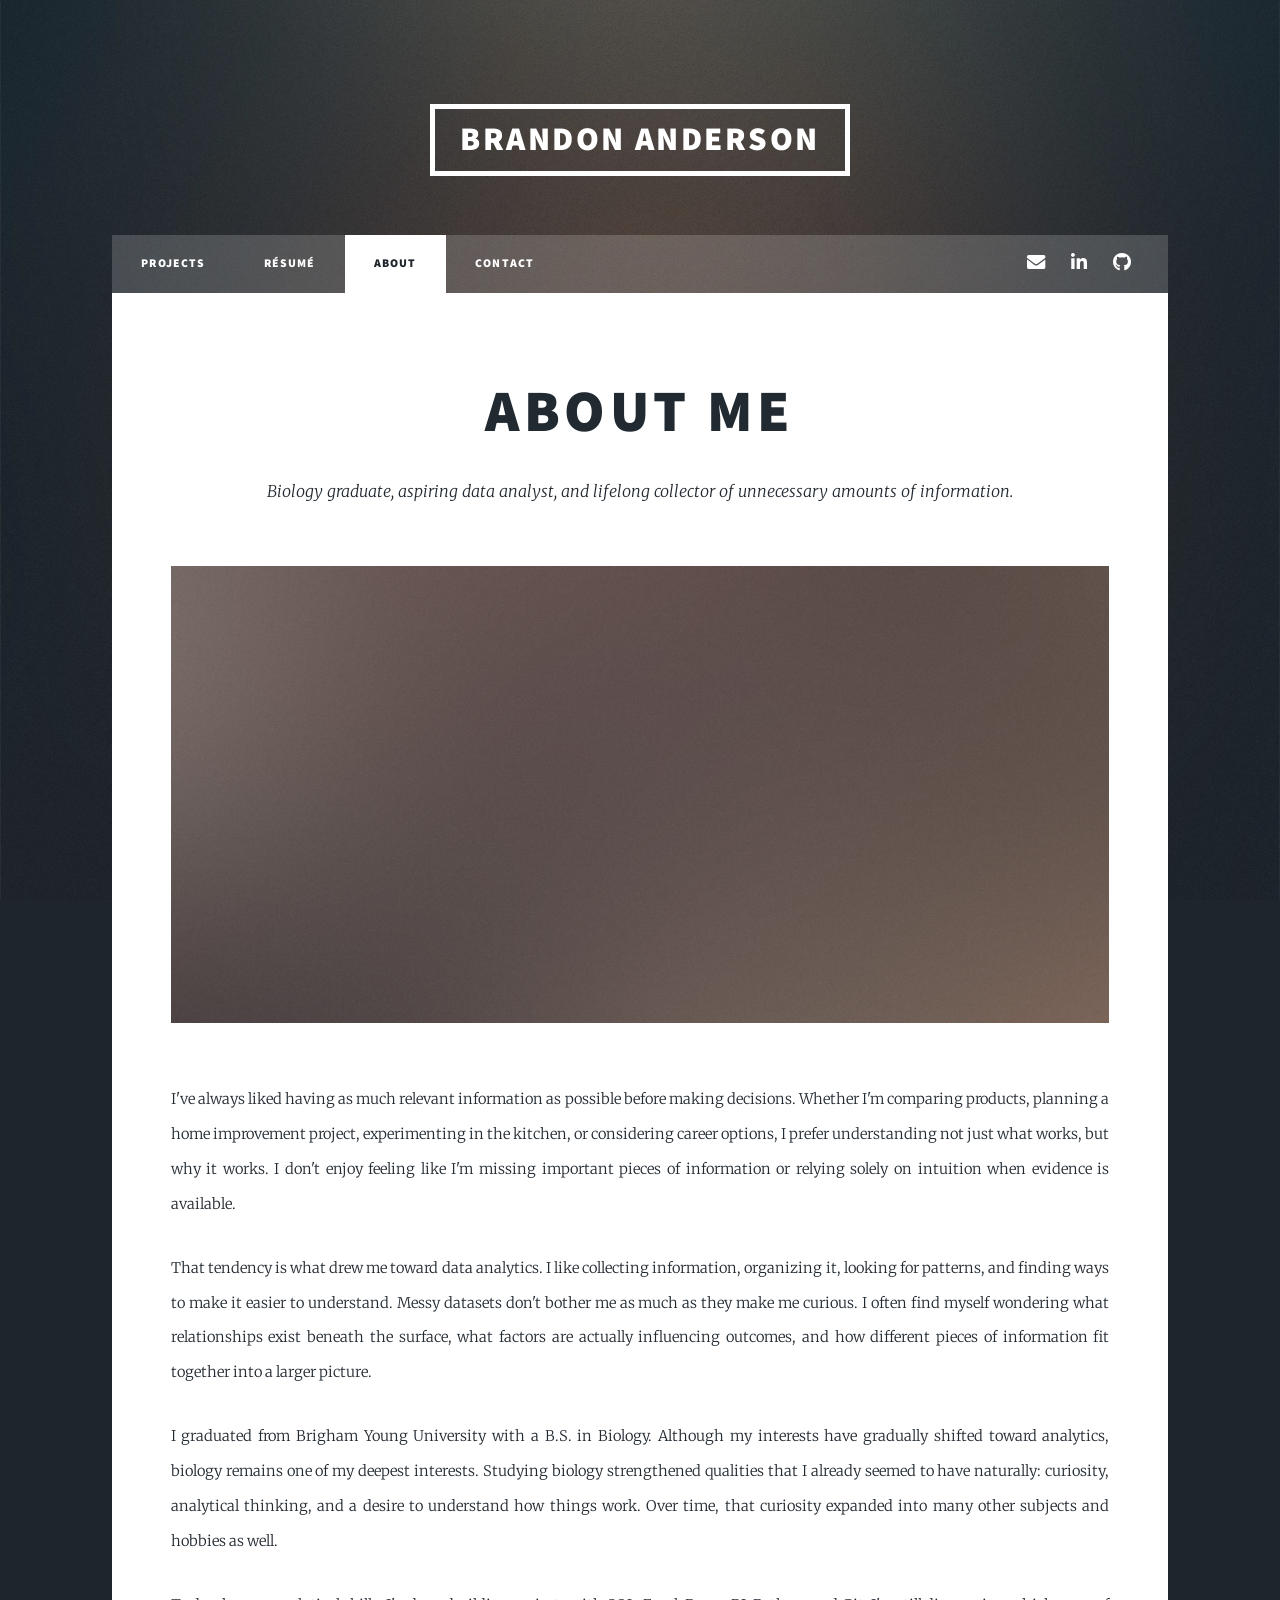
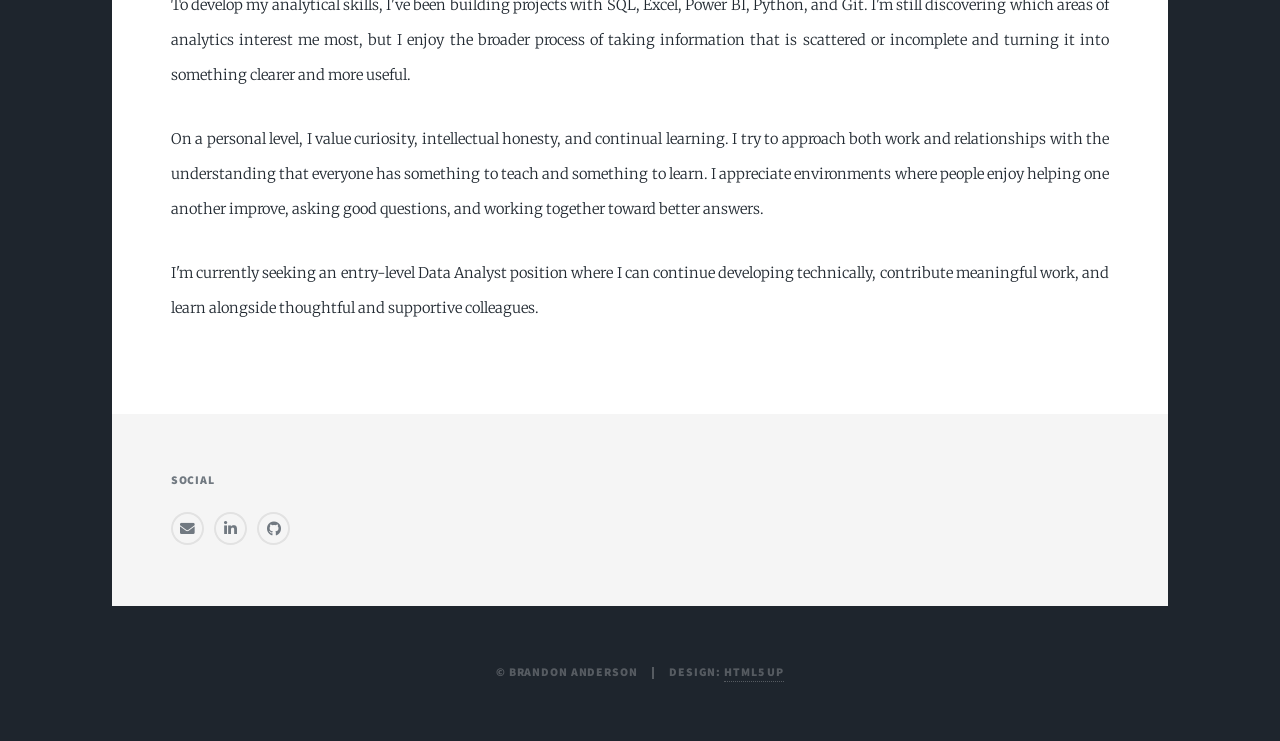
==== about.html @ 1acf7ca3 "Change repository structure" ====
<!DOCTYPE HTML>
<html>
	<head>
		<title>Generic Page - Massively by HTML5 UP</title>
		<meta charset="utf-8" />
		<meta name="viewport" content="width=device-width, initial-scale=1, user-scalable=no" />
		<link rel="stylesheet" href="assets/css/main.css" />
		<noscript><link rel="stylesheet" href="assets/css/noscript.css" /></noscript>
	</head>
	<body class="is-preload">

		<!-- Wrapper -->
			<div id="wrapper">

				<!-- Header -->
					<header id="header">
						<a href="index.html" class="logo">Brandon Anderson</a>
					</header>

				<!-- Nav -->
					<nav id="nav">
						<ul class="links">
							<li><a href="index.html">Projects</a></li>
							<li><a href="resume.html" target="_blank">Résumé</a></li>
							<li class="active"><a href="about.html">About</a></li>
							<li><a href="contact.html">Contact</a></li>
						</ul>
						<ul class="icons">
							<li>
								<a href="mailto:&#098;&#114;&#097;&#110;&#100;&#101;&#114;&#115;&#111;&#110;&#046;&#097;&#110;&#100;&#101;&#114;&#115;&#111;&#110;&#046;&#099;&#097;&#114;&#101;&#101;&#114;&#064;&#103;&#109;&#097;&#105;&#108;&#046;&#099;&#111;&#109;" class="icon solid fa-envelope">
									<span class="label">Email</span>
								</a>
							</li>
							<li>
								<a href="https://www.linkedin.com/in/brandonranderson" class="icon brands fa-linkedin-in" target="_blank">
									<span class="label">LinkedIn</span>
								</a>
							</li>

							<li>
								<a href="https://github.com/brandon-r-anderson" class="icon brands fa-github" target="_blank">
									<span class="label">GitHub</span>
								</a>
							</li>
						</ul>
					</nav>

				<!-- Main -->
					<div id="main">

						<!-- Post -->
							<section class="post">
								<header class="major">
									<!-- <span class="date">April 25, 2017</span> -->
									<h1>About Me</h1>
									<p>Biology graduate, aspiring data analyst, and lifelong collector of unnecessary amounts of information.</p>
								</header>
								<div class="image main"><img src="images/pic01.jpg" alt="" /></div>
								<p>I've always liked having as much relevant information as possible before making decisions. Whether I'm comparing products, planning a home improvement project, experimenting in the kitchen, or considering career options, I prefer understanding not just what works, but why it works. I don't enjoy feeling like I'm missing important pieces of information or relying solely on intuition when evidence is available.</p>
								<p>That tendency is what drew me toward data analytics. I like collecting information, organizing it, looking for patterns, and finding ways to make it easier to understand. Messy datasets don't bother me as much as they make me curious. I often find myself wondering what relationships exist beneath the surface, what factors are actually influencing outcomes, and how different pieces of information fit together into a larger picture.</p>
								<p>I graduated from Brigham Young University with a B.S. in Biology. Although my interests have gradually shifted toward analytics, biology remains one of my deepest interests. Studying biology strengthened qualities that I already seemed to have naturally: curiosity, analytical thinking, and a desire to understand how things work. Over time, that curiosity expanded into many other subjects and hobbies as well.</p>
								<p>To develop my analytical skills, I've been building projects with SQL, Excel, Power BI, Python, and Git. I'm still discovering which areas of analytics interest me most, but I enjoy the broader process of taking information that is scattered or incomplete and turning it into something clearer and more useful. </p>
								<p>On a personal level, I value curiosity, intellectual honesty, and continual learning. I try to approach both work and relationships with the understanding that everyone has something to teach and something to learn. I appreciate environments where people enjoy helping one another improve, asking good questions, and working together toward better answers.</p>
								<p>I'm currently seeking an entry-level Data Analyst position where I can continue developing technically, contribute meaningful work, and learn alongside thoughtful and supportive colleagues.</p>
							</section>

					</div>

				<!-- Footer -->
					<footer id="footer">
						<section>
								<h3>Social</h3>
								<ul class="icons alt">
									<li>
										<a href="mailto:mailto:&#098;&#114;&#097;&#110;&#100;&#101;&#114;&#115;&#111;&#110;&#046;&#097;&#110;&#100;&#101;&#114;&#115;&#111;&#110;&#046;&#099;&#097;&#114;&#101;&#101;&#114;&#064;&#103;&#109;&#097;&#105;&#108;&#046;&#099;&#111;&#109;" class="icon solid fa-envelope">
											<span class="label">Email</span>
										</a>
									</li>
									<li>
										<a href="https://www.linkedin.com/in/brandonranderson" 
											class="icon brands fa-linkedin-in" 
											target="_blank">
											<span class="label">LinkedIn</span>
										</a>
									</li>									
									<li>
										<a href="https://github.com/brandon-r-anderson" 
											class="icon brands alt fa-github" 
											target="_blank">
											<span class="label">GitHub</span>
										</a>
									</li>
								</ul>
							</section>
						</section>
					</footer>

				<!-- Copyright -->
					<div id="copyright">
						<ul><li>&copy; Brandon Anderson</li><li>Design: <a href="https://html5up.net" target="_blank">HTML5 UP</a></li></ul>
					</div>

			</div>

		<!-- Scripts -->
			<script src="assets/js/jquery.min.js"></script>
			<script src="assets/js/jquery.scrollex.min.js"></script>
			<script src="assets/js/jquery.scrolly.min.js"></script>
			<script src="assets/js/browser.min.js"></script>
			<script src="assets/js/breakpoints.min.js"></script>
			<script src="assets/js/util.js"></script>
			<script src="assets/js/main.js"></script>

	</body>
</html>
---- assets/css/main.css ----
@import url(fontawesome-all.min.css);
@import url("https://fonts.googleapis.com/css?family=Merriweather:300,700,300italic,700italic|Source+Sans+Pro:900");

/*
	Massively by HTML5 UP
	html5up.net | @ajlkn
	Free for personal and commercial use under the CCA 3.0 license (html5up.net/license)
*/

html, body, div, span, applet, object,
iframe, h1, h2, h3, h4, h5, h6, p, blockquote,
pre, a, abbr, acronym, address, big, cite,
code, del, dfn, em, img, ins, kbd, q, s, samp,
small, strike, strong, sub, sup, tt, var, b,
u, i, center, dl, dt, dd, ol, ul, li, fieldset,
form, label, legend, table, caption, tbody,
tfoot, thead, tr, th, td, article, aside,
canvas, details, embed, figure, figcaption,
footer, header, hgroup, menu, nav, output, ruby,
section, summary, time, mark, audio, video {
	margin: 0;
	padding: 0;
	border: 0;
	font-size: 100%;
	font: inherit;
	vertical-align: baseline;}

article, aside, details, figcaption, figure,
footer, header, hgroup, menu, nav, section {
	display: block;}

body {
	line-height: 1;
}

ol, ul {
	list-style: none;
}

blockquote, q {
	quotes: none;
}

	blockquote:before, blockquote:after, q:before, q:after {
		content: '';
		content: none;
	}

table {
	border-collapse: collapse;
	border-spacing: 0;
}

body {
	-webkit-text-size-adjust: none;
}

mark {
	background-color: transparent;
	color: inherit;
}

input::-moz-focus-inner {
	border: 0;
	padding: 0;
}

input, select, textarea {
	-moz-appearance: none;
	-webkit-appearance: none;
	-ms-appearance: none;
	appearance: none;
}

/* Basic */

	@-ms-viewport {
		width: device-width;
	}

	body {
		-ms-overflow-style: scrollbar;
	}

	@media screen and (max-width: 480px) {

		html, body {
			min-width: 320px;
		}

	}

	html {
		box-sizing: border-box;
	}

	*, *:before, *:after {
		box-sizing: inherit;
	}

	body {
		background-color: #1e252d;
	}

		body.is-preload *, body.is-preload *:before, body.is-preload *:after {
			-moz-animation: none !important;
			-webkit-animation: none !important;
			-ms-animation: none !important;
			animation: none !important;
			-moz-transition: none !important;
			-webkit-transition: none !important;
			-ms-transition: none !important;
			transition: none !important;
		}

/* Type */

	html {
		font-size: 16pt;
	}

		@media screen and (max-width: 1680px) {

			html {
				font-size: 12pt;
			}

		}

		@media screen and (max-width: 1280px) {

			html {
				font-size: 11pt;
			}

		}

		@media screen and (max-width: 360px) {

			html {
				font-size: 10pt;
			}

		}

	body {
		color: #212931;
	}

	body, input, select, textarea {
		font-family: "Merriweather", Georgia, serif;
		font-weight: 300;
		font-size: 1rem;
		line-height: 2.375;
	}

	a {
		-moz-transition: color 0.2s ease-in-out, background-color 0.2s ease-in-out, border-color 0.2s ease-in-out, box-shadow 0.2s ease-in-out;
		-webkit-transition: color 0.2s ease-in-out, background-color 0.2s ease-in-out, border-color 0.2s ease-in-out, box-shadow 0.2s ease-in-out;
		-ms-transition: color 0.2s ease-in-out, background-color 0.2s ease-in-out, border-color 0.2s ease-in-out, box-shadow 0.2s ease-in-out;
		transition: color 0.2s ease-in-out, background-color 0.2s ease-in-out, border-color 0.2s ease-in-out, box-shadow 0.2s ease-in-out;
		border-bottom: dotted 1px;
		text-decoration: none;
	}

		a:hover {
			border-bottom-color: transparent;
		}

	strong, b {
		font-weight: 600;
	}

	em, i {
		font-style: italic;
	}

	p {
		text-align: justify;
		margin: 0 0 2rem 0;
	}

	h1, h2, h3, h4, h5, h6 {
		font-family: "Source Sans Pro", Helvetica, sans-serif;
		font-weight: 900;
		line-height: 1.5;
		letter-spacing: 0.075em;
		text-transform: uppercase;
		margin: 0 0 1rem 0;
	}

		h1 a, h2 a, h3 a, h4 a, h5 a, h6 a {
			border-bottom: 0;
			color: inherit;
			text-decoration: none;
		}

	h1 {
		font-size: 4rem;
		line-height: 1.1;
		margin: 0 0 2rem 0;
	}

	h2 {
		font-size: 1.75rem;
		line-height: 1.3;
		margin: 0 0 1.5rem 0;
	}

	h3 {
		font-size: 1.25rem;
		margin: 0 0 1.5rem 0;
	}

	h4 {
		font-size: 1rem;
	}

	h5 {
		font-size: 0.9rem;
	}

	h6 {
		font-size: 0.8rem;
	}

	sub {
		font-size: 0.8rem;
		position: relative;
		top: 0.5rem;
	}

	sup {
		font-size: 0.8rem;
		position: relative;
		top: -0.5rem;
	}

	blockquote {
		border-left: solid 4px;
		font-style: italic;
		margin: 0 0 2rem 0;
		padding: 0.5rem 0 0.5rem 2rem;
	}

	code {
		border: solid 2px;
		font-family: "Courier New", monospace;
		font-size: 0.9rem;
		margin: 0 0.25rem;
		padding: 0.25rem 0.65rem;
	}

	pre {
		-webkit-overflow-scrolling: touch;
		font-family: "Courier New", monospace;
		font-size: 0.9rem;
		margin: 0 0 2rem 0;
	}

		pre code {
			display: block;
			line-height: 1.75;
			padding: 1rem 1.5rem;
			overflow-x: auto;
		}

	hr {
		border: 0;
		border-bottom: solid 2px;
		margin: 3rem 0;
	}

		hr.major {
			margin: 5rem 0;
		}

	.align-left {
		text-align: left;
	}

	.align-center {
		text-align: center;
	}

	.align-right {
		text-align: right;
	}

	input, select, textarea {
		color: #212931;
	}

	a {
		color: #212931;
		border-bottom-color: rgba(33, 41, 49, 0.5);
	}

		a:hover {
			border-bottom-color: transparent;
			color: #18bfef !important;
		}

	strong, b {
		color: #212931;
	}

	h1, h2, h3, h4, h5, h6 {
		color: #212931;
	}

	blockquote {
		border-left-color: #eeeeee;
	}

	code {
		background: rgba(220, 220, 220, 0.25);
		border-color: #eeeeee;
	}

	hr {
		border-bottom-color: #eeeeee;
	}

/* Row */

	.row {
		display: flex;
		flex-wrap: wrap;
		box-sizing: border-box;
		align-items: stretch;
	}

		.row > * {
			box-sizing: border-box;
		}

		.row.gtr-uniform > * > :last-child {
			margin-bottom: 0;
		}

		.row.aln-left {
			justify-content: flex-start;
		}

		.row.aln-center {
			justify-content: center;
		}

		.row.aln-right {
			justify-content: flex-end;
		}

		.row.aln-top {
			align-items: flex-start;
		}

		.row.aln-middle {
			align-items: center;
		}

		.row.aln-bottom {
			align-items: flex-end;
		}

		.row > .imp {
			order: -1;
		}

		.row > .col-1 {
			width: 8.33333%;
		}

		.row > .off-1 {
			margin-left: 8.33333%;
		}

		.row > .col-2 {
			width: 16.66667%;
		}

		.row > .off-2 {
			margin-left: 16.66667%;
		}

		.row > .col-3 {
			width: 25%;
		}

		.row > .off-3 {
			margin-left: 25%;
		}

		.row > .col-4 {
			width: 33.33333%;
		}

		.row > .off-4 {
			margin-left: 33.33333%;
		}

		.row > .col-5 {
			width: 41.66667%;
		}

		.row > .off-5 {
			margin-left: 41.66667%;
		}

		.row > .col-6 {
			width: 50%;
		}

		.row > .off-6 {
			margin-left: 50%;
		}

		.row > .col-7 {
			width: 58.33333%;
		}

		.row > .off-7 {
			margin-left: 58.33333%;
		}

		.row > .col-8 {
			width: 66.66667%;
		}

		.row > .off-8 {
			margin-left: 66.66667%;
		}

		.row > .col-9 {
			width: 75%;
		}

		.row > .off-9 {
			margin-left: 75%;
		}

		.row > .col-10 {
			width: 83.33333%;
		}

		.row > .off-10 {
			margin-left: 83.33333%;
		}

		.row > .col-11 {
			width: 91.66667%;
		}

		.row > .off-11 {
			margin-left: 91.66667%;
		}

		.row > .col-12 {
			width: 100%;
		}

		.row > .off-12 {
			margin-left: 100%;
		}

		.row.gtr-0 {
			margin-top: 0;
			margin-left: 0rem;
		}

			.row.gtr-0 > * {
				padding: 0 0 0 0rem;
			}

			.row.gtr-0.gtr-uniform {
				margin-top: 0rem;
			}

				.row.gtr-0.gtr-uniform > * {
					padding-top: 0rem;
				}

		.row.gtr-25 {
			margin-top: 0;
			margin-left: -0.375rem;
		}

			.row.gtr-25 > * {
				padding: 0 0 0 0.375rem;
			}

			.row.gtr-25.gtr-uniform {
				margin-top: -0.375rem;
			}

				.row.gtr-25.gtr-uniform > * {
					padding-top: 0.375rem;
				}

		.row.gtr-50 {
			margin-top: 0;
			margin-left: -0.75rem;
		}

			.row.gtr-50 > * {
				padding: 0 0 0 0.75rem;
			}

			.row.gtr-50.gtr-uniform {
				margin-top: -0.75rem;
			}

				.row.gtr-50.gtr-uniform > * {
					padding-top: 0.75rem;
				}

		.row {
			margin-top: 0;
			margin-left: -1.5rem;
		}

			.row > * {
				padding: 0 0 0 1.5rem;
			}

			.row.gtr-uniform {
				margin-top: -1.5rem;
			}

				.row.gtr-uniform > * {
					padding-top: 1.5rem;
				}

		.row.gtr-150 {
			margin-top: 0;
			margin-left: -2.25rem;
		}

			.row.gtr-150 > * {
				padding: 0 0 0 2.25rem;
			}

			.row.gtr-150.gtr-uniform {
				margin-top: -2.25rem;
			}

				.row.gtr-150.gtr-uniform > * {
					padding-top: 2.25rem;
				}

		.row.gtr-200 {
			margin-top: 0;
			margin-left: -3rem;
		}

			.row.gtr-200 > * {
				padding: 0 0 0 3rem;
			}

			.row.gtr-200.gtr-uniform {
				margin-top: -3rem;
			}

				.row.gtr-200.gtr-uniform > * {
					padding-top: 3rem;
				}

		@media screen and (max-width: 1680px) {

			.row {
				display: flex;
				flex-wrap: wrap;
				box-sizing: border-box;
				align-items: stretch;
			}

				.row > * {
					box-sizing: border-box;
				}

				.row.gtr-uniform > * > :last-child {
					margin-bottom: 0;
				}

				.row.aln-left {
					justify-content: flex-start;
				}

				.row.aln-center {
					justify-content: center;
				}

				.row.aln-right {
					justify-content: flex-end;
				}

				.row.aln-top {
					align-items: flex-start;
				}

				.row.aln-middle {
					align-items: center;
				}

				.row.aln-bottom {
					align-items: flex-end;
				}

				.row > .imp-xlarge {
					order: -1;
				}

				.row > .col-1-xlarge {
					width: 8.33333%;
				}

				.row > .off-1-xlarge {
					margin-left: 8.33333%;
				}

				.row > .col-2-xlarge {
					width: 16.66667%;
				}

				.row > .off-2-xlarge {
					margin-left: 16.66667%;
				}

				.row > .col-3-xlarge {
					width: 25%;
				}

				.row > .off-3-xlarge {
					margin-left: 25%;
				}

				.row > .col-4-xlarge {
					width: 33.33333%;
				}

				.row > .off-4-xlarge {
					margin-left: 33.33333%;
				}

				.row > .col-5-xlarge {
					width: 41.66667%;
				}

				.row > .off-5-xlarge {
					margin-left: 41.66667%;
				}

				.row > .col-6-xlarge {
					width: 50%;
				}

				.row > .off-6-xlarge {
					margin-left: 50%;
				}

				.row > .col-7-xlarge {
					width: 58.33333%;
				}

				.row > .off-7-xlarge {
					margin-left: 58.33333%;
				}

				.row > .col-8-xlarge {
					width: 66.66667%;
				}

				.row > .off-8-xlarge {
					margin-left: 66.66667%;
				}

				.row > .col-9-xlarge {
					width: 75%;
				}

				.row > .off-9-xlarge {
					margin-left: 75%;
				}

				.row > .col-10-xlarge {
					width: 83.33333%;
				}

				.row > .off-10-xlarge {
					margin-left: 83.33333%;
				}

				.row > .col-11-xlarge {
					width: 91.66667%;
				}

				.row > .off-11-xlarge {
					margin-left: 91.66667%;
				}

				.row > .col-12-xlarge {
					width: 100%;
				}

				.row > .off-12-xlarge {
					margin-left: 100%;
				}

				.row.gtr-0 {
					margin-top: 0;
					margin-left: 0rem;
				}

					.row.gtr-0 > * {
						padding: 0 0 0 0rem;
					}

					.row.gtr-0.gtr-uniform {
						margin-top: 0rem;
					}

						.row.gtr-0.gtr-uniform > * {
							padding-top: 0rem;
						}

				.row.gtr-25 {
					margin-top: 0;
					margin-left: -0.375rem;
				}

					.row.gtr-25 > * {
						padding: 0 0 0 0.375rem;
					}

					.row.gtr-25.gtr-uniform {
						margin-top: -0.375rem;
					}

						.row.gtr-25.gtr-uniform > * {
							padding-top: 0.375rem;
						}

				.row.gtr-50 {
					margin-top: 0;
					margin-left: -0.75rem;
				}

					.row.gtr-50 > * {
						padding: 0 0 0 0.75rem;
					}

					.row.gtr-50.gtr-uniform {
						margin-top: -0.75rem;
					}

						.row.gtr-50.gtr-uniform > * {
							padding-top: 0.75rem;
						}

				.row {
					margin-top: 0;
					margin-left: -1.5rem;
				}

					.row > * {
						padding: 0 0 0 1.5rem;
					}

					.row.gtr-uniform {
						margin-top: -1.5rem;
					}

						.row.gtr-uniform > * {
							padding-top: 1.5rem;
						}

				.row.gtr-150 {
					margin-top: 0;
					margin-left: -2.25rem;
				}

					.row.gtr-150 > * {
						padding: 0 0 0 2.25rem;
					}

					.row.gtr-150.gtr-uniform {
						margin-top: -2.25rem;
					}

						.row.gtr-150.gtr-uniform > * {
							padding-top: 2.25rem;
						}

				.row.gtr-200 {
					margin-top: 0;
					margin-left: -3rem;
				}

					.row.gtr-200 > * {
						padding: 0 0 0 3rem;
					}

					.row.gtr-200.gtr-uniform {
						margin-top: -3rem;
					}

						.row.gtr-200.gtr-uniform > * {
							padding-top: 3rem;
						}

		}

		@media screen and (max-width: 1280px) {

			.row {
				display: flex;
				flex-wrap: wrap;
				box-sizing: border-box;
				align-items: stretch;
			}

				.row > * {
					box-sizing: border-box;
				}

				.row.gtr-uniform > * > :last-child {
					margin-bottom: 0;
				}

				.row.aln-left {
					justify-content: flex-start;
				}

				.row.aln-center {
					justify-content: center;
				}

				.row.aln-right {
					justify-content: flex-end;
				}

				.row.aln-top {
					align-items: flex-start;
				}

				.row.aln-middle {
					align-items: center;
				}

				.row.aln-bottom {
					align-items: flex-end;
				}

				.row > .imp-large {
					order: -1;
				}

				.row > .col-1-large {
					width: 8.33333%;
				}

				.row > .off-1-large {
					margin-left: 8.33333%;
				}

				.row > .col-2-large {
					width: 16.66667%;
				}

				.row > .off-2-large {
					margin-left: 16.66667%;
				}

				.row > .col-3-large {
					width: 25%;
				}

				.row > .off-3-large {
					margin-left: 25%;
				}

				.row > .col-4-large {
					width: 33.33333%;
				}

				.row > .off-4-large {
					margin-left: 33.33333%;
				}

				.row > .col-5-large {
					width: 41.66667%;
				}

				.row > .off-5-large {
					margin-left: 41.66667%;
				}

				.row > .col-6-large {
					width: 50%;
				}

				.row > .off-6-large {
					margin-left: 50%;
				}

				.row > .col-7-large {
					width: 58.33333%;
				}

				.row > .off-7-large {
					margin-left: 58.33333%;
				}

				.row > .col-8-large {
					width: 66.66667%;
				}

				.row > .off-8-large {
					margin-left: 66.66667%;
				}

				.row > .col-9-large {
					width: 75%;
				}

				.row > .off-9-large {
					margin-left: 75%;
				}

				.row > .col-10-large {
					width: 83.33333%;
				}

				.row > .off-10-large {
					margin-left: 83.33333%;
				}

				.row > .col-11-large {
					width: 91.66667%;
				}

				.row > .off-11-large {
					margin-left: 91.66667%;
				}

				.row > .col-12-large {
					width: 100%;
				}

				.row > .off-12-large {
					margin-left: 100%;
				}

				.row.gtr-0 {
					margin-top: 0;
					margin-left: 0rem;
				}

					.row.gtr-0 > * {
						padding: 0 0 0 0rem;
					}

					.row.gtr-0.gtr-uniform {
						margin-top: 0rem;
					}

						.row.gtr-0.gtr-uniform > * {
							padding-top: 0rem;
						}

				.row.gtr-25 {
					margin-top: 0;
					margin-left: -0.375rem;
				}

					.row.gtr-25 > * {
						padding: 0 0 0 0.375rem;
					}

					.row.gtr-25.gtr-uniform {
						margin-top: -0.375rem;
					}

						.row.gtr-25.gtr-uniform > * {
							padding-top: 0.375rem;
						}

				.row.gtr-50 {
					margin-top: 0;
					margin-left: -0.75rem;
				}

					.row.gtr-50 > * {
						padding: 0 0 0 0.75rem;
					}

					.row.gtr-50.gtr-uniform {
						margin-top: -0.75rem;
					}

						.row.gtr-50.gtr-uniform > * {
							padding-top: 0.75rem;
						}

				.row {
					margin-top: 0;
					margin-left: -1.5rem;
				}

					.row > * {
						padding: 0 0 0 1.5rem;
					}

					.row.gtr-uniform {
						margin-top: -1.5rem;
					}

						.row.gtr-uniform > * {
							padding-top: 1.5rem;
						}

				.row.gtr-150 {
					margin-top: 0;
					margin-left: -2.25rem;
				}

					.row.gtr-150 > * {
						padding: 0 0 0 2.25rem;
					}

					.row.gtr-150.gtr-uniform {
						margin-top: -2.25rem;
					}

						.row.gtr-150.gtr-uniform > * {
							padding-top: 2.25rem;
						}

				.row.gtr-200 {
					margin-top: 0;
					margin-left: -3rem;
				}

					.row.gtr-200 > * {
						padding: 0 0 0 3rem;
					}

					.row.gtr-200.gtr-uniform {
						margin-top: -3rem;
					}

						.row.gtr-200.gtr-uniform > * {
							padding-top: 3rem;
						}

		}

		@media screen and (max-width: 980px) {

			.row {
				display: flex;
				flex-wrap: wrap;
				box-sizing: border-box;
				align-items: stretch;
			}

				.row > * {
					box-sizing: border-box;
				}

				.row.gtr-uniform > * > :last-child {
					margin-bottom: 0;
				}

				.row.aln-left {
					justify-content: flex-start;
				}

				.row.aln-center {
					justify-content: center;
				}

				.row.aln-right {
					justify-content: flex-end;
				}

				.row.aln-top {
					align-items: flex-start;
				}

				.row.aln-middle {
					align-items: center;
				}

				.row.aln-bottom {
					align-items: flex-end;
				}

				.row > .imp-medium {
					order: -1;
				}

				.row > .col-1-medium {
					width: 8.33333%;
				}

				.row > .off-1-medium {
					margin-left: 8.33333%;
				}

				.row > .col-2-medium {
					width: 16.66667%;
				}

				.row > .off-2-medium {
					margin-left: 16.66667%;
				}

				.row > .col-3-medium {
					width: 25%;
				}

				.row > .off-3-medium {
					margin-left: 25%;
				}

				.row > .col-4-medium {
					width: 33.33333%;
				}

				.row > .off-4-medium {
					margin-left: 33.33333%;
				}

				.row > .col-5-medium {
					width: 41.66667%;
				}

				.row > .off-5-medium {
					margin-left: 41.66667%;
				}

				.row > .col-6-medium {
					width: 50%;
				}

				.row > .off-6-medium {
					margin-left: 50%;
				}

				.row > .col-7-medium {
					width: 58.33333%;
				}

				.row > .off-7-medium {
					margin-left: 58.33333%;
				}

				.row > .col-8-medium {
					width: 66.66667%;
				}

				.row > .off-8-medium {
					margin-left: 66.66667%;
				}

				.row > .col-9-medium {
					width: 75%;
				}

				.row > .off-9-medium {
					margin-left: 75%;
				}

				.row > .col-10-medium {
					width: 83.33333%;
				}

				.row > .off-10-medium {
					margin-left: 83.33333%;
				}

				.row > .col-11-medium {
					width: 91.66667%;
				}

				.row > .off-11-medium {
					margin-left: 91.66667%;
				}

				.row > .col-12-medium {
					width: 100%;
				}

				.row > .off-12-medium {
					margin-left: 100%;
				}

				.row.gtr-0 {
					margin-top: 0;
					margin-left: 0rem;
				}

					.row.gtr-0 > * {
						padding: 0 0 0 0rem;
					}

					.row.gtr-0.gtr-uniform {
						margin-top: 0rem;
					}

						.row.gtr-0.gtr-uniform > * {
							padding-top: 0rem;
						}

				.row.gtr-25 {
					margin-top: 0;
					margin-left: -0.375rem;
				}

					.row.gtr-25 > * {
						padding: 0 0 0 0.375rem;
					}

					.row.gtr-25.gtr-uniform {
						margin-top: -0.375rem;
					}

						.row.gtr-25.gtr-uniform > * {
							padding-top: 0.375rem;
						}

				.row.gtr-50 {
					margin-top: 0;
					margin-left: -0.75rem;
				}

					.row.gtr-50 > * {
						padding: 0 0 0 0.75rem;
					}

					.row.gtr-50.gtr-uniform {
						margin-top: -0.75rem;
					}

						.row.gtr-50.gtr-uniform > * {
							padding-top: 0.75rem;
						}

				.row {
					margin-top: 0;
					margin-left: -1.5rem;
				}

					.row > * {
						padding: 0 0 0 1.5rem;
					}

					.row.gtr-uniform {
						margin-top: -1.5rem;
					}

						.row.gtr-uniform > * {
							padding-top: 1.5rem;
						}

				.row.gtr-150 {
					margin-top: 0;
					margin-left: -2.25rem;
				}

					.row.gtr-150 > * {
						padding: 0 0 0 2.25rem;
					}

					.row.gtr-150.gtr-uniform {
						margin-top: -2.25rem;
					}

						.row.gtr-150.gtr-uniform > * {
							padding-top: 2.25rem;
						}

				.row.gtr-200 {
					margin-top: 0;
					margin-left: -3rem;
				}

					.row.gtr-200 > * {
						padding: 0 0 0 3rem;
					}

					.row.gtr-200.gtr-uniform {
						margin-top: -3rem;
					}

						.row.gtr-200.gtr-uniform > * {
							padding-top: 3rem;
						}

		}

		@media screen and (max-width: 736px) {

			.row {
				display: flex;
				flex-wrap: wrap;
				box-sizing: border-box;
				align-items: stretch;
			}

				.row > * {
					box-sizing: border-box;
				}

				.row.gtr-uniform > * > :last-child {
					margin-bottom: 0;
				}

				.row.aln-left {
					justify-content: flex-start;
				}

				.row.aln-center {
					justify-content: center;
				}

				.row.aln-right {
					justify-content: flex-end;
				}

				.row.aln-top {
					align-items: flex-start;
				}

				.row.aln-middle {
					align-items: center;
				}

				.row.aln-bottom {
					align-items: flex-end;
				}

				.row > .imp-small {
					order: -1;
				}

				.row > .col-1-small {
					width: 8.33333%;
				}

				.row > .off-1-small {
					margin-left: 8.33333%;
				}

				.row > .col-2-small {
					width: 16.66667%;
				}

				.row > .off-2-small {
					margin-left: 16.66667%;
				}

				.row > .col-3-small {
					width: 25%;
				}

				.row > .off-3-small {
					margin-left: 25%;
				}

				.row > .col-4-small {
					width: 33.33333%;
				}

				.row > .off-4-small {
					margin-left: 33.33333%;
				}

				.row > .col-5-small {
					width: 41.66667%;
				}

				.row > .off-5-small {
					margin-left: 41.66667%;
				}

				.row > .col-6-small {
					width: 50%;
				}

				.row > .off-6-small {
					margin-left: 50%;
				}

				.row > .col-7-small {
					width: 58.33333%;
				}

				.row > .off-7-small {
					margin-left: 58.33333%;
				}

				.row > .col-8-small {
					width: 66.66667%;
				}

				.row > .off-8-small {
					margin-left: 66.66667%;
				}

				.row > .col-9-small {
					width: 75%;
				}

				.row > .off-9-small {
					margin-left: 75%;
				}

				.row > .col-10-small {
					width: 83.33333%;
				}

				.row > .off-10-small {
					margin-left: 83.33333%;
				}

				.row > .col-11-small {
					width: 91.66667%;
				}

				.row > .off-11-small {
					margin-left: 91.66667%;
				}

				.row > .col-12-small {
					width: 100%;
				}

				.row > .off-12-small {
					margin-left: 100%;
				}

				.row.gtr-0 {
					margin-top: 0;
					margin-left: 0rem;
				}

					.row.gtr-0 > * {
						padding: 0 0 0 0rem;
					}

					.row.gtr-0.gtr-uniform {
						margin-top: 0rem;
					}

						.row.gtr-0.gtr-uniform > * {
							padding-top: 0rem;
						}

				.row.gtr-25 {
					margin-top: 0;
					margin-left: -0.375rem;
				}

					.row.gtr-25 > * {
						padding: 0 0 0 0.375rem;
					}

					.row.gtr-25.gtr-uniform {
						margin-top: -0.375rem;
					}

						.row.gtr-25.gtr-uniform > * {
							padding-top: 0.375rem;
						}

				.row.gtr-50 {
					margin-top: 0;
					margin-left: -0.75rem;
				}

					.row.gtr-50 > * {
						padding: 0 0 0 0.75rem;
					}

					.row.gtr-50.gtr-uniform {
						margin-top: -0.75rem;
					}

						.row.gtr-50.gtr-uniform > * {
							padding-top: 0.75rem;
						}

				.row {
					margin-top: 0;
					margin-left: -1.5rem;
				}

					.row > * {
						padding: 0 0 0 1.5rem;
					}

					.row.gtr-uniform {
						margin-top: -1.5rem;
					}

						.row.gtr-uniform > * {
							padding-top: 1.5rem;
						}

				.row.gtr-150 {
					margin-top: 0;
					margin-left: -2.25rem;
				}

					.row.gtr-150 > * {
						padding: 0 0 0 2.25rem;
					}

					.row.gtr-150.gtr-uniform {
						margin-top: -2.25rem;
					}

						.row.gtr-150.gtr-uniform > * {
							padding-top: 2.25rem;
						}

				.row.gtr-200 {
					margin-top: 0;
					margin-left: -3rem;
				}

					.row.gtr-200 > * {
						padding: 0 0 0 3rem;
					}

					.row.gtr-200.gtr-uniform {
						margin-top: -3rem;
					}

						.row.gtr-200.gtr-uniform > * {
							padding-top: 3rem;
						}

		}

		@media screen and (max-width: 480px) {

			.row {
				display: flex;
				flex-wrap: wrap;
				box-sizing: border-box;
				align-items: stretch;
			}

				.row > * {
					box-sizing: border-box;
				}

				.row.gtr-uniform > * > :last-child {
					margin-bottom: 0;
				}

				.row.aln-left {
					justify-content: flex-start;
				}

				.row.aln-center {
					justify-content: center;
				}

				.row.aln-right {
					justify-content: flex-end;
				}

				.row.aln-top {
					align-items: flex-start;
				}

				.row.aln-middle {
					align-items: center;
				}

				.row.aln-bottom {
					align-items: flex-end;
				}

				.row > .imp-xsmall {
					order: -1;
				}

				.row > .col-1-xsmall {
					width: 8.33333%;
				}

				.row > .off-1-xsmall {
					margin-left: 8.33333%;
				}

				.row > .col-2-xsmall {
					width: 16.66667%;
				}

				.row > .off-2-xsmall {
					margin-left: 16.66667%;
				}

				.row > .col-3-xsmall {
					width: 25%;
				}

				.row > .off-3-xsmall {
					margin-left: 25%;
				}

				.row > .col-4-xsmall {
					width: 33.33333%;
				}

				.row > .off-4-xsmall {
					margin-left: 33.33333%;
				}

				.row > .col-5-xsmall {
					width: 41.66667%;
				}

				.row > .off-5-xsmall {
					margin-left: 41.66667%;
				}

				.row > .col-6-xsmall {
					width: 50%;
				}

				.row > .off-6-xsmall {
					margin-left: 50%;
				}

				.row > .col-7-xsmall {
					width: 58.33333%;
				}

				.row > .off-7-xsmall {
					margin-left: 58.33333%;
				}

				.row > .col-8-xsmall {
					width: 66.66667%;
				}

				.row > .off-8-xsmall {
					margin-left: 66.66667%;
				}

				.row > .col-9-xsmall {
					width: 75%;
				}

				.row > .off-9-xsmall {
					margin-left: 75%;
				}

				.row > .col-10-xsmall {
					width: 83.33333%;
				}

				.row > .off-10-xsmall {
					margin-left: 83.33333%;
				}

				.row > .col-11-xsmall {
					width: 91.66667%;
				}

				.row > .off-11-xsmall {
					margin-left: 91.66667%;
				}

				.row > .col-12-xsmall {
					width: 100%;
				}

				.row > .off-12-xsmall {
					margin-left: 100%;
				}

				.row.gtr-0 {
					margin-top: 0;
					margin-left: 0rem;
				}

					.row.gtr-0 > * {
						padding: 0 0 0 0rem;
					}

					.row.gtr-0.gtr-uniform {
						margin-top: 0rem;
					}

						.row.gtr-0.gtr-uniform > * {
							padding-top: 0rem;
						}

				.row.gtr-25 {
					margin-top: 0;
					margin-left: -0.375rem;
				}

					.row.gtr-25 > * {
						padding: 0 0 0 0.375rem;
					}

					.row.gtr-25.gtr-uniform {
						margin-top: -0.375rem;
					}

						.row.gtr-25.gtr-uniform > * {
							padding-top: 0.375rem;
						}

				.row.gtr-50 {
					margin-top: 0;
					margin-left: -0.75rem;
				}

					.row.gtr-50 > * {
						padding: 0 0 0 0.75rem;
					}

					.row.gtr-50.gtr-uniform {
						margin-top: -0.75rem;
					}

						.row.gtr-50.gtr-uniform > * {
							padding-top: 0.75rem;
						}

				.row {
					margin-top: 0;
					margin-left: -1.5rem;
				}

					.row > * {
						padding: 0 0 0 1.5rem;
					}

					.row.gtr-uniform {
						margin-top: -1.5rem;
					}

						.row.gtr-uniform > * {
							padding-top: 1.5rem;
						}

				.row.gtr-150 {
					margin-top: 0;
					margin-left: -2.25rem;
				}

					.row.gtr-150 > * {
						padding: 0 0 0 2.25rem;
					}

					.row.gtr-150.gtr-uniform {
						margin-top: -2.25rem;
					}

						.row.gtr-150.gtr-uniform > * {
							padding-top: 2.25rem;
						}

				.row.gtr-200 {
					margin-top: 0;
					margin-left: -3rem;
				}

					.row.gtr-200 > * {
						padding: 0 0 0 3rem;
					}

					.row.gtr-200.gtr-uniform {
						margin-top: -3rem;
					}

						.row.gtr-200.gtr-uniform > * {
							padding-top: 3rem;
						}

		}

		@media screen and (max-width: 360px) {

			.row {
				display: flex;
				flex-wrap: wrap;
				box-sizing: border-box;
				align-items: stretch;
			}

				.row > * {
					box-sizing: border-box;
				}

				.row.gtr-uniform > * > :last-child {
					margin-bottom: 0;
				}

				.row.aln-left {
					justify-content: flex-start;
				}

				.row.aln-center {
					justify-content: center;
				}

				.row.aln-right {
					justify-content: flex-end;
				}

				.row.aln-top {
					align-items: flex-start;
				}

				.row.aln-middle {
					align-items: center;
				}

				.row.aln-bottom {
					align-items: flex-end;
				}

				.row > .imp-xxsmall {
					order: -1;
				}

				.row > .col-1-xxsmall {
					width: 8.33333%;
				}

				.row > .off-1-xxsmall {
					margin-left: 8.33333%;
				}

				.row > .col-2-xxsmall {
					width: 16.66667%;
				}

				.row > .off-2-xxsmall {
					margin-left: 16.66667%;
				}

				.row > .col-3-xxsmall {
					width: 25%;
				}

				.row > .off-3-xxsmall {
					margin-left: 25%;
				}

				.row > .col-4-xxsmall {
					width: 33.33333%;
				}

				.row > .off-4-xxsmall {
					margin-left: 33.33333%;
				}

				.row > .col-5-xxsmall {
					width: 41.66667%;
				}

				.row > .off-5-xxsmall {
					margin-left: 41.66667%;
				}

				.row > .col-6-xxsmall {
					width: 50%;
				}

				.row > .off-6-xxsmall {
					margin-left: 50%;
				}

				.row > .col-7-xxsmall {
					width: 58.33333%;
				}

				.row > .off-7-xxsmall {
					margin-left: 58.33333%;
				}

				.row > .col-8-xxsmall {
					width: 66.66667%;
				}

				.row > .off-8-xxsmall {
					margin-left: 66.66667%;
				}

				.row > .col-9-xxsmall {
					width: 75%;
				}

				.row > .off-9-xxsmall {
					margin-left: 75%;
				}

				.row > .col-10-xxsmall {
					width: 83.33333%;
				}

				.row > .off-10-xxsmall {
					margin-left: 83.33333%;
				}

				.row > .col-11-xxsmall {
					width: 91.66667%;
				}

				.row > .off-11-xxsmall {
					margin-left: 91.66667%;
				}

				.row > .col-12-xxsmall {
					width: 100%;
				}

				.row > .off-12-xxsmall {
					margin-left: 100%;
				}

				.row.gtr-0 {
					margin-top: 0;
					margin-left: 0rem;
				}

					.row.gtr-0 > * {
						padding: 0 0 0 0rem;
					}

					.row.gtr-0.gtr-uniform {
						margin-top: 0rem;
					}

						.row.gtr-0.gtr-uniform > * {
							padding-top: 0rem;
						}

				.row.gtr-25 {
					margin-top: 0;
					margin-left: -0.375rem;
				}

					.row.gtr-25 > * {
						padding: 0 0 0 0.375rem;
					}

					.row.gtr-25.gtr-uniform {
						margin-top: -0.375rem;
					}

						.row.gtr-25.gtr-uniform > * {
							padding-top: 0.375rem;
						}

				.row.gtr-50 {
					margin-top: 0;
					margin-left: -0.75rem;
				}

					.row.gtr-50 > * {
						padding: 0 0 0 0.75rem;
					}

					.row.gtr-50.gtr-uniform {
						margin-top: -0.75rem;
					}

						.row.gtr-50.gtr-uniform > * {
							padding-top: 0.75rem;
						}

				.row {
					margin-top: 0;
					margin-left: -1.5rem;
				}

					.row > * {
						padding: 0 0 0 1.5rem;
					}

					.row.gtr-uniform {
						margin-top: -1.5rem;
					}

						.row.gtr-uniform > * {
							padding-top: 1.5rem;
						}

				.row.gtr-150 {
					margin-top: 0;
					margin-left: -2.25rem;
				}

					.row.gtr-150 > * {
						padding: 0 0 0 2.25rem;
					}

					.row.gtr-150.gtr-uniform {
						margin-top: -2.25rem;
					}

						.row.gtr-150.gtr-uniform > * {
							padding-top: 2.25rem;
						}

				.row.gtr-200 {
					margin-top: 0;
					margin-left: -3rem;
				}

					.row.gtr-200 > * {
						padding: 0 0 0 3rem;
					}

					.row.gtr-200.gtr-uniform {
						margin-top: -3rem;
					}

						.row.gtr-200.gtr-uniform > * {
							padding-top: 3rem;
						}

		}

/* Box */

	.box {
		border: solid 2px;
		margin-bottom: 2rem;
		padding: 1.5rem;
	}

		.box > :last-child,
		.box > :last-child > :last-child,
		.box > :last-child > :last-child > :last-child {
			margin-bottom: 0;
		}

		.box.alt {
			border: 0;
			border-radius: 0;
			padding: 0;
		}

	.box {
		border-color: #eeeeee;
	}

/* Button */

	input[type="submit"],
	input[type="reset"],
	input[type="button"],
	button,
	.button {
		-moz-appearance: none;
		-webkit-appearance: none;
		-ms-appearance: none;
		appearance: none;
		-moz-transition: background-color 0.2s ease-in-out, box-shadow 0.2s ease-in-out, color 0.2s ease-in-out;
		-webkit-transition: background-color 0.2s ease-in-out, box-shadow 0.2s ease-in-out, color 0.2s ease-in-out;
		-ms-transition: background-color 0.2s ease-in-out, box-shadow 0.2s ease-in-out, color 0.2s ease-in-out;
		transition: background-color 0.2s ease-in-out, box-shadow 0.2s ease-in-out, color 0.2s ease-in-out;
		border: 0;
		border-radius: 0;
		cursor: pointer;
		display: inline-block;
		font-family: "Source Sans Pro", Helvetica, sans-serif;
		font-size: 0.8rem;
		font-weight: 900;
		letter-spacing: 0.075em;
		height: 3rem;
		line-height: 3rem;
		padding: 0 2rem;
		text-align: center;
		text-decoration: none;
		text-transform: uppercase;
		white-space: nowrap;
	}

		input[type="submit"].icon:before,
		input[type="reset"].icon:before,
		input[type="button"].icon:before,
		button.icon:before,
		.button.icon:before {
			margin-right: 0.5rem;
		}

		input[type="submit"].icon.solo,
		input[type="reset"].icon.solo,
		input[type="button"].icon.solo,
		button.icon.solo,
		.button.icon.solo {
			position: relative;
			width: 4rem;
			height: 4rem;
			line-height: 4rem;
			border-radius: 4rem;
			text-indent: 4rem;
			overflow: hidden;
			padding: 0;
			white-space: nowrap;
		}

			input[type="submit"].icon.solo:before,
			input[type="reset"].icon.solo:before,
			input[type="button"].icon.solo:before,
			button.icon.solo:before,
			.button.icon.solo:before {
				position: absolute;
				display: block;
				top: 0;
				left: 0;
				width: inherit;
				height: inherit;
				line-height: inherit;
				font-size: 1.25rem;
				margin-right: 0;
				text-align: center;
				text-indent: 0;
			}

		input[type="submit"].fit,
		input[type="reset"].fit,
		input[type="button"].fit,
		button.fit,
		.button.fit {
			width: 100%;
		}

		input[type="submit"].small,
		input[type="reset"].small,
		input[type="button"].small,
		button.small,
		.button.small {
			font-size: 0.7rem;
			height: 2.5rem;
			line-height: 2.5rem;
			padding: 0 1.5rem;
		}

		input[type="submit"].large,
		input[type="reset"].large,
		input[type="button"].large,
		button.large,
		.button.large {
			font-size: 0.9rem;
			height: 3.5rem;
			line-height: 3.5rem;
			padding: 0 2.75rem;
		}

		@media screen and (max-width: 980px) {

			input[type="submit"],
			input[type="reset"],
			input[type="button"],
			button,
			.button {
				font-size: 0.9rem;
				height: 3.25rem;
				line-height: 3.25rem;
			}

				input[type="submit"].large,
				input[type="reset"].large,
				input[type="button"].large,
				button.large,
				.button.large {
					font-size: 1rem;
					height: 3.75rem;
					line-height: 3.75rem;
				}

		}

		input[type="submit"].disabled, input[type="submit"]:disabled,
		input[type="reset"].disabled,
		input[type="reset"]:disabled,
		input[type="button"].disabled,
		input[type="button"]:disabled,
		button.disabled,
		button:disabled,
		.button.disabled,
		.button:disabled {
			pointer-events: none;
			opacity: 0.25;
		}

	input[type="submit"],
	input[type="reset"],
	input[type="button"],
	button,
	.button {
		background-color: transparent;
		box-shadow: inset 0 0 0 2px #212931;
		color: #212931 !important;
	}

		input[type="submit"]:hover,
		input[type="reset"]:hover,
		input[type="button"]:hover,
		button:hover,
		.button:hover {
			box-shadow: inset 0 0 0 2px #18bfef;
			color: #18bfef !important;
		}

		input[type="submit"].primary,
		input[type="reset"].primary,
		input[type="button"].primary,
		button.primary,
		.button.primary {
			background-color: #212931;
			box-shadow: none;
			color: #ffffff !important;
		}

			input[type="submit"].primary:hover,
			input[type="reset"].primary:hover,
			input[type="button"].primary:hover,
			button.primary:hover,
			.button.primary:hover {
				background-color: #18bfef;
			}

/* Form */

	form {
		margin: 0 0 2rem 0;
	}

		form > :last-child {
			margin-bottom: 0;
		}

		form > .fields {
			display: -moz-flex;
			display: -webkit-flex;
			display: -ms-flex;
			display: flex;
			-moz-flex-wrap: wrap;
			-webkit-flex-wrap: wrap;
			-ms-flex-wrap: wrap;
			flex-wrap: wrap;
			width: calc(100% + 3rem);
			margin: -1.5rem 0 2rem -1.5rem;
		}

			form > .fields > .field {
				-moz-flex-grow: 0;
				-webkit-flex-grow: 0;
				-ms-flex-grow: 0;
				flex-grow: 0;
				-moz-flex-shrink: 0;
				-webkit-flex-shrink: 0;
				-ms-flex-shrink: 0;
				flex-shrink: 0;
				padding: 1.5rem 0 0 1.5rem;
				width: calc(100% - 1.5rem);
			}

				form > .fields > .field.half {
					width: calc(50% - 0.75rem);
				}

				form > .fields > .field.third {
					width: calc(100%/3 - 0.5rem);
				}

				form > .fields > .field.quarter {
					width: calc(25% - 0.375rem);
				}

		@media screen and (max-width: 480px) {

			form > .fields {
				width: calc(100% + 3rem);
				margin: -1.5rem 0 2rem -1.5rem;
			}

				form > .fields > .field {
					padding: 1.5rem 0 0 1.5rem;
					width: calc(100% - 1.5rem);
				}

					form > .fields > .field.half {
						width: calc(100% - 1.5rem);
					}

					form > .fields > .field.third {
						width: calc(100% - 1.5rem);
					}

					form > .fields > .field.quarter {
						width: calc(100% - 1.5rem);
					}

		}

	label {
		display: block;
		font-family: "Source Sans Pro", Helvetica, sans-serif;
		font-weight: 900;
		line-height: 1.5;
		letter-spacing: 0.075em;
		font-size: 0.8rem;
		text-transform: uppercase;
		margin: 0 0 0.75rem 0;
	}

		@media screen and (max-width: 980px) {

			label {
				font-size: 0.9rem;
			}

		}

	input[type="text"],
	input[type="password"],
	input[type="email"],
	select,
	textarea {
		-moz-appearance: none;
		-webkit-appearance: none;
		-ms-appearance: none;
		appearance: none;
		background: transparent;
		border-radius: 0;
		border: solid 2px;
		color: inherit;
		display: block;
		outline: 0;
		padding: 0 1rem;
		text-decoration: none;
		width: 100%;
	}

		input[type="text"]:invalid,
		input[type="password"]:invalid,
		input[type="email"]:invalid,
		select:invalid,
		textarea:invalid {
			box-shadow: none;
		}

	select {
		background-size: 1.25rem;
		background-repeat: no-repeat;
		background-position: calc(100% - 1rem) center;
		height: 3rem;
		padding-right: 3rem;
		text-overflow: ellipsis;
	}

		select:focus::-ms-value {
			background-color: transparent;
		}

		select::-ms-expand {
			display: none;
		}

	input[type="text"],
	input[type="password"],
	input[type="email"],
	select {
		height: 3rem;
	}

	textarea {
		padding: 0.75rem 1rem;
	}

	input[type="checkbox"],
	input[type="radio"] {
		-moz-appearance: none;
		-webkit-appearance: none;
		-ms-appearance: none;
		appearance: none;
		display: block;
		float: left;
		margin-right: -2rem;
		opacity: 0;
		width: 1rem;
		z-index: -1;
	}

		input[type="checkbox"] + label,
		input[type="radio"] + label {
			text-decoration: none;
			cursor: pointer;
			display: inline-block;
			font-size: 1rem;
			letter-spacing: 0;
			font-family: "Merriweather", Georgia, serif;
			text-transform: none;
			font-weight: 300;
			padding-left: 2.8rem;
			padding-right: 1rem;
			position: relative;
		}

			input[type="checkbox"] + label:before,
			input[type="radio"] + label:before {
				-moz-osx-font-smoothing: grayscale;
				-webkit-font-smoothing: antialiased;
				display: inline-block;
				font-style: normal;
				font-variant: normal;
				text-rendering: auto;
				line-height: 1;
				text-transform: none !important;
				font-family: 'Font Awesome 5 Free';
				font-weight: 900;
			}

			input[type="checkbox"] + label:before,
			input[type="radio"] + label:before {
				border-radius: 0;
				border: solid 2px;
				content: '';
				display: inline-block;
				font-size: 0.8rem;
				height: 1.8rem;
				left: 0;
				line-height: 1.65rem;
				position: absolute;
				text-align: center;
				top: -0.125rem;
				width: 1.8rem;
			}

		input[type="checkbox"]:checked + label:before,
		input[type="radio"]:checked + label:before {
			content: '\f00c';
		}

	input[type="checkbox"] + label:before {
		border-radius: 0;
	}

	input[type="radio"] + label:before {
		border-radius: 100%;
	}

	::-webkit-input-placeholder {
		opacity: 1.0;
	}

	:-moz-placeholder {
		opacity: 1.0;
	}

	::-moz-placeholder {
		opacity: 1.0;
	}

	:-ms-input-placeholder {
		opacity: 1.0;
	}

	label {
		color: #212931;
	}

	input[type="text"],
	input[type="password"],
	input[type="email"],
	select,
	textarea {
		border-color: #eeeeee;
	}

		input[type="text"]:focus,
		input[type="password"]:focus,
		input[type="email"]:focus,
		select:focus,
		textarea:focus {
			border-color: #18bfef;
		}

	select {
		background-image: url("data:image/svg+xml;charset=utf8,%3Csvg xmlns='http://www.w3.org/2000/svg' width='40' height='40' preserveAspectRatio='none' viewBox='0 0 40 40'%3E%3Cpath d='M9.4,12.3l10.4,10.4l10.4-10.4c0.2-0.2,0.5-0.4,0.9-0.4c0.3,0,0.6,0.1,0.9,0.4l3.3,3.3c0.2,0.2,0.4,0.5,0.4,0.9 c0,0.4-0.1,0.6-0.4,0.9L20.7,31.9c-0.2,0.2-0.5,0.4-0.9,0.4c-0.3,0-0.6-0.1-0.9-0.4L4.3,17.3c-0.2-0.2-0.4-0.5-0.4-0.9 c0-0.4,0.1-0.6,0.4-0.9l3.3-3.3c0.2-0.2,0.5-0.4,0.9-0.4S9.1,12.1,9.4,12.3z' fill='%23eeeeee' /%3E%3C/svg%3E");
	}

		select option {
			background-color: #ffffff;
			color: #212931;
		}

	.select-wrapper:before {
		color: #eeeeee;
	}

	input[type="checkbox"] + label,
	input[type="radio"] + label {
		color: #212931;
	}

		input[type="checkbox"] + label:before,
		input[type="radio"] + label:before {
			border-color: #eeeeee;
		}

	input[type="checkbox"]:checked + label:before,
	input[type="radio"]:checked + label:before {
		background-color: #212931;
		border-color: #212931;
		color: #ffffff;
	}

	input[type="checkbox"]:focus + label:before,
	input[type="radio"]:focus + label:before {
		border-color: #18bfef;
	}

	::-webkit-input-placeholder {
		color: #909498 !important;
	}

	:-moz-placeholder {
		color: #909498 !important;
	}

	::-moz-placeholder {
		color: #909498 !important;
	}

	:-ms-input-placeholder {
		color: #909498 !important;
	}

	.formerize-placeholder {
		color: #909498 !important;
	}

/* Icon */

	.icon {
		text-decoration: none;
		border-bottom: none;
		position: relative;
	}

		.icon:before {
			-moz-osx-font-smoothing: grayscale;
			-webkit-font-smoothing: antialiased;
			display: inline-block;
			font-style: normal;
			font-variant: normal;
			text-rendering: auto;
			line-height: 1;
			text-transform: none !important;
			font-family: 'Font Awesome 5 Free';
			font-weight: 400;
		}

		.icon > .label {
			display: none;
		}

		.icon:before {
			line-height: inherit;
		}

		.icon.solid:before {
			font-weight: 900;
		}

		.icon.brands:before {
			font-family: 'Font Awesome 5 Brands';
		}

/* Image */

	.image {
		border: 0;
		display: inline-block;
		position: relative;
	}

		.image img {
			display: block;
		}

		.image.left, .image.right {
			max-width: 40%;
		}

			.image.left img, .image.right img {
				width: 100%;
			}

		.image.left {
			float: left;
			margin: 0 2rem 2rem 0;
			top: 0.75rem;
		}

		.image.right {
			float: right;
			margin: 0 0 2rem 2rem;
			top: 0.75rem;
		}

		.image.fit {
			display: block;
			margin: 2.5rem 0;
			width: 100%;
		}

			.image.fit:first-child {
				margin-top: 0;
			}

			.image.fit img {
				width: 100%;
			}

		.image.main {
			display: block;
			margin: 4rem 0;
			width: 100%;
		}

			.image.main:first-child {
				margin-top: 0;
			}

			.image.main img {
				width: 100%;
			}

		@media screen and (max-width: 736px) {

			.image.fit {
				margin: 2rem 0;
			}

			.image.main {
				margin: 2rem 0;
			}

		}

	a.image {
		overflow: hidden;
	}

		a.image img {
			-moz-transition: -moz-transform 0.2s ease-out;
			-webkit-transition: -webkit-transform 0.2s ease-out;
			-ms-transition: -ms-transform 0.2s ease-out;
			transition: transform 0.2s ease-out;
		}

		a.image:hover img {
			-moz-transform: scale(1.05);
			-webkit-transform: scale(1.05);
			-ms-transform: scale(1.05);
			transform: scale(1.05);
		}

/* Actions */

	ul.actions {
		display: -moz-flex;
		display: -webkit-flex;
		display: -ms-flex;
		display: flex;
		cursor: default;
		list-style: none;
		margin-left: -1rem;
		padding-left: 0;
	}

		ul.actions li {
			padding: 0 0 0 1rem;
			vertical-align: middle;
		}

		ul.actions.special {
			-moz-justify-content: center;
			-webkit-justify-content: center;
			-ms-justify-content: center;
			justify-content: center;
			width: 100%;
			margin-left: 0;
		}

			ul.actions.special li:first-child {
				padding-left: 0;
			}

		ul.actions.stacked {
			-moz-flex-direction: column;
			-webkit-flex-direction: column;
			-ms-flex-direction: column;
			flex-direction: column;
			margin-left: 0;
		}

			ul.actions.stacked li {
				padding: 1.3rem 0 0 0;
			}

				ul.actions.stacked li:first-child {
					padding-top: 0;
				}

		ul.actions.fit {
			width: calc(100% + 1rem);
		}

			ul.actions.fit li {
				-moz-flex-grow: 1;
				-webkit-flex-grow: 1;
				-ms-flex-grow: 1;
				flex-grow: 1;
				-moz-flex-shrink: 1;
				-webkit-flex-shrink: 1;
				-ms-flex-shrink: 1;
				flex-shrink: 1;
				width: 100%;
			}

				ul.actions.fit li > * {
					width: 100%;
				}

			ul.actions.fit.stacked {
				width: 100%;
			}

		@media screen and (max-width: 480px) {

			ul.actions:not(.fixed) {
				-moz-flex-direction: column;
				-webkit-flex-direction: column;
				-ms-flex-direction: column;
				flex-direction: column;
				margin-left: 0;
				width: 100% !important;
			}

				ul.actions:not(.fixed) li {
					-moz-flex-grow: 1;
					-webkit-flex-grow: 1;
					-ms-flex-grow: 1;
					flex-grow: 1;
					-moz-flex-shrink: 1;
					-webkit-flex-shrink: 1;
					-ms-flex-shrink: 1;
					flex-shrink: 1;
					padding: 1rem 0 0 0;
					text-align: center;
					width: 100%;
				}

					ul.actions:not(.fixed) li > * {
						width: 100%;
					}

					ul.actions:not(.fixed) li:first-child {
						padding-top: 0;
					}

					ul.actions:not(.fixed) li input[type="submit"],
					ul.actions:not(.fixed) li input[type="reset"],
					ul.actions:not(.fixed) li input[type="button"],
					ul.actions:not(.fixed) li button,
					ul.actions:not(.fixed) li .button {
						width: 100%;
					}

						ul.actions:not(.fixed) li input[type="submit"].icon:before,
						ul.actions:not(.fixed) li input[type="reset"].icon:before,
						ul.actions:not(.fixed) li input[type="button"].icon:before,
						ul.actions:not(.fixed) li button.icon:before,
						ul.actions:not(.fixed) li .button.icon:before {
							margin-left: -0.5rem;
						}

		}

/* Icons */

	ul.icons {
		cursor: default;
		list-style: none;
		padding-left: 0;
	}

		ul.icons li {
			display: inline-block;
			padding: 0 0.5rem 0 0;
			vertical-align: middle;
		}

			ul.icons li:last-child {
				padding-right: 0;
			}

			ul.icons li .icon:before {
				width: 2.25rem;
				height: 2.25rem;
				line-height: 2.25rem;
				display: inline-block;
				text-align: center;
				border-radius: 100%;
				font-size: 1.25rem;
			}

		ul.icons.alt li .icon:before {
			-moz-transition: color 0.2s ease-in-out, background-color 0.2s ease-in-out, border-color 0.2s ease-in-out, box-shadow 0.2s ease-in-out;
			-webkit-transition: color 0.2s ease-in-out, background-color 0.2s ease-in-out, border-color 0.2s ease-in-out, box-shadow 0.2s ease-in-out;
			-ms-transition: color 0.2s ease-in-out, background-color 0.2s ease-in-out, border-color 0.2s ease-in-out, box-shadow 0.2s ease-in-out;
			transition: color 0.2s ease-in-out, background-color 0.2s ease-in-out, border-color 0.2s ease-in-out, box-shadow 0.2s ease-in-out;
			font-size: 1rem;
		}

/* List */

	ol {
		list-style: decimal;
		margin: 0 0 2rem 0;
		padding-left: 1.25rem;
	}

		ol li {
			padding-left: 0.25rem;
		}

	ul {
		list-style: disc;
		margin: 0 0 2rem 0;
		padding-left: 1rem;
	}

		ul li {
			padding-left: 0.5rem;
		}

		ul.divided {
			list-style: none;
			padding-left: 0;
		}

			ul.divided li {
				border-top: solid 1px;
				padding: 0.5rem 0;
			}

				ul.divided li:first-child {
					border-top: 0;
					padding-top: 0;
				}

	dl {
		margin: 0 0 2rem 0;
	}

		dl dt {
			display: block;
			font-weight: 600;
			margin: 0 0 1rem 0;
		}

		dl dd {
			margin-left: 2rem;
		}

	ul.divided li {
		border-top-color: #eeeeee;
	}

	ul.icons li a.icon:hover:before {
		color: #18bfef;
	}

	ul.icons.alt li .icon:before {
		box-shadow: inset 0 0 0 2px #eeeeee;
	}

	ul.icons.alt li a.icon:hover:before {
		box-shadow: inset 0 0 0 2px #18bfef;
	}

/* Section/Article */

	section.special, article.special {
		text-align: center;
	}

	header {
		cursor: default;
	}

		header > .date {
			display: block;
			font-size: 0.8rem;
			height: 1;
			margin: 0 0 1rem 0;
			position: relative;
		}

		header > p {
			font-style: italic;
		}

		header > h1 + p {
			font-size: 1.1rem;
			margin-top: -0.5rem;
			line-height: 2;
		}

		header > h2 + p {
			font-size: 1rem;
			margin-top: -0.75rem;
		}

		header > h3 + p {
			font-size: 0.9rem;
			margin-top: -0.75rem;
		}

		header > h4 + p {
			font-size: 0.8rem;
			margin-top: -0.75rem;
		}

		header.major {
			margin: 0 0 4rem 0;
			text-align: center;
		}

			header.major > :last-child {
				margin-bottom: 0;
			}

			header.major > p {
				margin-top: 0;
				text-align: center;
			}

			header.major > .date {
				font-size: 1rem;
				margin: 0 0 4rem 0;
			}

				header.major > .date:before, header.major > .date:after {
					content: '';
					display: block;
					position: absolute;
					top: 50%;
					width: calc(50% - 6rem);
					border-top: solid 2px;
				}

				header.major > .date:before {
					left: 0;
				}

				header.major > .date:after {
					right: 0;
				}

		@media screen and (max-width: 980px) {

			header br {
				display: none;
			}

		}

		@media screen and (max-width: 736px) {

			header.major {
				margin: 0 0 2rem 0;
			}

		}

	header.major .date:before, header.major .date:after {
		border-top-color: #eeeeee;
	}

/* Table */

	.table-wrapper {
		-webkit-overflow-scrolling: touch;
		overflow-x: auto;
	}

	table {
		margin: 0 0 2rem 0;
		width: 100%;
	}

		table tbody tr {
			border: solid 1px;
			border-left: 0;
			border-right: 0;
		}

		table td {
			padding: 0.75rem 0.75rem;
		}

		table th {
			font-family: "Source Sans Pro", Helvetica, sans-serif;
			font-size: 0.8rem;
			font-weight: 900;
			letter-spacing: 0.075em;
			line-height: 1.5;
			padding: 0 0.75rem 0.75rem 0.75rem;
			text-align: left;
			text-transform: uppercase;
		}

			@media screen and (max-width: 980px) {

				table th {
					font-size: 0.9rem;
				}

			}

		table thead {
			border-bottom: solid 2px;
		}

		table tfoot {
			border-top: solid 2px;
		}

		table.alt {
			border-collapse: separate;
		}

			table.alt tbody tr td {
				border: solid 1px;
				border-left-width: 0;
				border-top-width: 0;
			}

				table.alt tbody tr td:first-child {
					border-left-width: 1px;
				}

			table.alt tbody tr:first-child td {
				border-top-width: 1px;
			}

			table.alt thead {
				border-bottom: 0;
			}

			table.alt tfoot {
				border-top: 0;
			}

	table tbody tr {
		border-color: #eeeeee;
	}

		table tbody tr:nth-child(2n + 1) {
			background-color: rgba(220, 220, 220, 0.25);
		}

	table th {
		color: #212931;
	}

	table thead {
		border-bottom-color: #eeeeee;
	}

	table tfoot {
		border-top-color: #eeeeee;
	}

	table.alt tbody tr td {
		border-color: #eeeeee;
	}

/* Pagination */

	.pagination {
		display: -moz-inline-flex;
		display: -webkit-inline-flex;
		display: -ms-inline-flex;
		display: inline-flex;
		-moz-user-select: none;
		-webkit-user-select: none;
		-ms-user-select: none;
		user-select: none;
		cursor: default;
		list-style: none;
		margin: 0 0 2rem 2px;
		padding: 0;
	}

		.pagination a, .pagination span {
			-moz-transition: background-color 0.2s ease-in-out, border-color 0.2s ease-in-out, box-shadow 0.2s ease-in-out, color 0.2s ease-in-out;
			-webkit-transition: background-color 0.2s ease-in-out, border-color 0.2s ease-in-out, box-shadow 0.2s ease-in-out, color 0.2s ease-in-out;
			-ms-transition: background-color 0.2s ease-in-out, border-color 0.2s ease-in-out, box-shadow 0.2s ease-in-out, color 0.2s ease-in-out;
			transition: background-color 0.2s ease-in-out, border-color 0.2s ease-in-out, box-shadow 0.2s ease-in-out, color 0.2s ease-in-out;
			border: solid 2px;
			display: inline-block;
			font-family: "Source Sans Pro", Helvetica, sans-serif;
			font-size: 0.8rem;
			font-weight: 900;
			height: 3rem;
			letter-spacing: 0.075em;
			line-height: calc(3rem - 4px);
			margin-left: -2px;
			min-width: 3rem;
			position: relative;
			text-align: center;
			text-decoration: none;
			text-transform: uppercase;
		}

		.pagination .next, .pagination .previous {
			text-decoration: none;
			padding: 0 1.75rem;
		}

			.pagination .next:before, .pagination .previous:before {
				-moz-osx-font-smoothing: grayscale;
				-webkit-font-smoothing: antialiased;
				display: inline-block;
				font-style: normal;
				font-variant: normal;
				text-rendering: auto;
				line-height: 1;
				text-transform: none !important;
				font-family: 'Font Awesome 5 Free';
				font-weight: 900;
			}

			.pagination .next:before, .pagination .previous:before {
				display: inline-block;
				color: inherit !important;
				line-height: inherit;
			}

		.pagination .previous:before {
			content: '\f104';
			margin-right: 0.9375em;
		}

		.pagination .next:before {
			content: '\f105';
			float: right;
			margin-left: 0.9375em;
		}

		@media screen and (max-width: 980px) {

			.pagination a, .pagination span {
				font-size: 0.9rem;
			}

		}

		@media screen and (max-width: 480px) {

			.pagination .page, .pagination .extra {
				display: none;
			}

		}

	.pagination a, .pagination span {
		border-color: #eeeeee;
	}

	.pagination a {
		color: #212931 !important;
	}

		.pagination a:hover {
			color: #18bfef !important;
			border-color: #18bfef;
			z-index: 1;
		}

			.pagination a:hover + a,
			.pagination a:hover + span {
				border-left-color: #18bfef;
			}

		.pagination a.active {
			background-color: #eeeeee;
		}

	.pagination span {
		color: #eeeeee;
	}

/* Wrapper */

	#wrapper {
		-moz-transition: opacity 0.5s ease;
		-webkit-transition: opacity 0.5s ease;
		-ms-transition: opacity 0.5s ease;
		transition: opacity 0.5s ease;
		position: relative;
		z-index: 1;
		overflow: hidden;
	}

		#wrapper > .bg {
			position: absolute;
			top: 0;
			left: 0;
			width: 100%;
			height: 100%;
			background-color: #212931;
			background-image: url("../../images/overlay.png"), linear-gradient(0deg, rgba(0, 0, 0, 0.1), rgba(0, 0, 0, 0.1)), url("../../images/bg.jpg");
			background-size: auto,								auto,														100% auto;
			background-position: center,								center,														top center;
			background-repeat: repeat,								no-repeat,													no-repeat;
			background-attachment: scroll,								scroll,														scroll;
			z-index: -1;
		}

			#wrapper > .bg.fixed {
				position: fixed;
				width: 100vw;
				height: 100vh;
			}

		#wrapper.fade-in:before {
			pointer-events: none;
			-moz-transition: opacity 1s ease-in-out;
			-webkit-transition: opacity 1s ease-in-out;
			-ms-transition: opacity 1s ease-in-out;
			transition: opacity 1s ease-in-out;
			-moz-transition-delay: 0.75s;
			-webkit-transition-delay: 0.75s;
			-ms-transition-delay: 0.75s;
			transition-delay: 0.75s;
			background: #1e252d;
			content: '';
			display: block;
			height: 100%;
			left: 0;
			opacity: 0;
			position: fixed;
			top: 0;
			width: 100%;
		}

		body.is-preload #wrapper.fade-in:before {
			opacity: 1;
		}

		@media screen and (orientation: portrait) {

			#wrapper > .bg {
				background-size: auto,								auto,														auto 175%;
			}

		}

/* Intro */

	#intro {
		color: #ffffff;
		padding: 8rem 4rem 6rem 4rem ;
		-moz-align-items: center;
		-webkit-align-items: center;
		-ms-align-items: center;
		align-items: center;
		display: -moz-flex;
		display: -webkit-flex;
		display: -ms-flex;
		display: flex;
		-moz-flex-direction: column;
		-webkit-flex-direction: column;
		-ms-flex-direction: column;
		flex-direction: column;
		-moz-justify-content: -moz-flex-end;
		-webkit-justify-content: -webkit-flex-end;
		-ms-justify-content: -ms-flex-end;
		justify-content: flex-end;
		-moz-transition: opacity 1s ease, -moz-transform 1s ease;
		-webkit-transition: opacity 1s ease, -webkit-transform 1s ease;
		-ms-transition: opacity 1s ease, -ms-transform 1s ease;
		transition: opacity 1s ease, transform 1s ease;
		position: relative;
		cursor: default;
		text-align: center;
		z-index: 1;
		min-height: 100vh;
	}

		#intro input, #intro select, #intro textarea {
			color: #ffffff;
		}

		#intro a {
			color: #ffffff;
			border-bottom-color: rgba(255, 255, 255, 0.5);
		}

			#intro a:hover {
				border-bottom-color: transparent;
				color: #18bfef !important;
			}

		#intro strong, #intro b {
			color: #ffffff;
		}

		#intro h1, #intro h2, #intro h3, #intro h4, #intro h5, #intro h6 {
			color: #ffffff;
		}

		#intro blockquote {
			border-left-color: #ffffff;
		}

		#intro code {
			background: rgba(255, 255, 255, 0.075);
			border-color: #ffffff;
		}

		#intro hr {
			border-bottom-color: #ffffff;
		}

		#intro input[type="submit"],
		#intro input[type="reset"],
		#intro input[type="button"],
		#intro button,
		#intro .button {
			background-color: transparent;
			box-shadow: inset 0 0 0 2px #ffffff;
			color: #ffffff !important;
		}

			#intro input[type="submit"]:hover,
			#intro input[type="reset"]:hover,
			#intro input[type="button"]:hover,
			#intro button:hover,
			#intro .button:hover {
				box-shadow: inset 0 0 0 2px #18bfef;
				color: #18bfef !important;
			}

			#intro input[type="submit"].primary,
			#intro input[type="reset"].primary,
			#intro input[type="button"].primary,
			#intro button.primary,
			#intro .button.primary {
				background-color: #ffffff;
				box-shadow: none;
				color: #1e252d !important;
			}

				#intro input[type="submit"].primary:hover,
				#intro input[type="reset"].primary:hover,
				#intro input[type="button"].primary:hover,
				#intro button.primary:hover,
				#intro .button.primary:hover {
					background-color: #18bfef;
				}

		#intro h1 {
			font-size: 5rem;
			line-height: 1;
		}

		#intro p {
			font-size: 1.25rem;
			font-style: italic;
			margin-top: -0.25rem;
			text-align: center;
		}

		#intro + #header {
			margin-top: -20rem;
		}

			#intro + #header .logo {
				-moz-transform: translateY(2rem);
				-webkit-transform: translateY(2rem);
				-ms-transform: translateY(2rem);
				transform: translateY(2rem);
				opacity: 0;
				visibility: hidden;
			}

		#intro.hidden {
			pointer-events: none;
			-moz-transform: translateY(2rem);
			-webkit-transform: translateY(2rem);
			-ms-transform: translateY(2rem);
			transform: translateY(2rem);
			-moz-transition: opacity 0.5s ease, -moz-transform 0.5s ease, visibility 0.5s;
			-webkit-transition: opacity 0.5s ease, -webkit-transform 0.5s ease, visibility 0.5s;
			-ms-transition: opacity 0.5s ease, -ms-transform 0.5s ease, visibility 0.5s;
			transition: opacity 0.5s ease, transform 0.5s ease, visibility 0.5s;
			opacity: 0;
			visibility: hidden;
		}

			#intro.hidden + #header .logo {
				-moz-transform: translateY(0);
				-webkit-transform: translateY(0);
				-ms-transform: translateY(0);
				transform: translateY(0);
				opacity: 1;
				visibility: visible;
			}

		body.is-preload #intro {
			-moz-transform: translateY(2rem);
			-webkit-transform: translateY(2rem);
			-ms-transform: translateY(2rem);
			transform: translateY(2rem);
			opacity: 0;
		}

			body.is-preload #intro:not(.hidden) + #header + #nav {
				-moz-transform: translateY(4rem);
				-webkit-transform: translateY(4rem);
				-ms-transform: translateY(4rem);
				transform: translateY(4rem);
				opacity: 0;
			}

		@media screen and (max-width: 980px) {

			#intro {
				padding: 4rem 4rem 2rem 4rem ;
				min-height: 90vh;
			}

				#intro p br {
					display: none;
				}

				#intro + #header {
					margin-top: -14rem;
				}

		}

		@media screen and (max-width: 736px) {

			#intro {
				padding: 3rem 2rem 1rem 2rem ;
				min-height: 80vh;
			}

				#intro h1 {
					font-size: 3.25rem;
					line-height: 1.1;
					margin-bottom: 1rem;
				}

				#intro p {
					font-size: 1rem;
					margin-top: 0rem;
				}

				#intro .actions {
					display: none;
				}

		}

/* Header */

	#header {
		color: #ffffff;
		-moz-align-items: center;
		-webkit-align-items: center;
		-ms-align-items: center;
		align-items: center;
		display: -moz-flex;
		display: -webkit-flex;
		display: -ms-flex;
		display: flex;
		-moz-flex-direction: column;
		-webkit-flex-direction: column;
		-ms-flex-direction: column;
		flex-direction: column;
		-moz-justify-content: -moz-flex-end;
		-webkit-justify-content: -webkit-flex-end;
		-ms-justify-content: -ms-flex-end;
		justify-content: flex-end;
		pointer-events: none;
		-moz-user-select: none;
		-webkit-user-select: none;
		-ms-user-select: none;
		user-select: none;
		height: 20rem;
		padding-bottom: 8rem;
		position: relative;
		text-align: center;
		z-index: 2;
	}

		#header input, #header select, #header textarea {
			color: #ffffff;
		}

		#header a {
			color: #ffffff;
			border-bottom-color: rgba(255, 255, 255, 0.5);
		}

			#header a:hover {
				border-bottom-color: transparent;
				color: #18bfef !important;
			}

		#header strong, #header b {
			color: #ffffff;
		}

		#header h1, #header h2, #header h3, #header h4, #header h5, #header h6 {
			color: #ffffff;
		}

		#header blockquote {
			border-left-color: #ffffff;
		}

		#header code {
			background: rgba(255, 255, 255, 0.075);
			border-color: #ffffff;
		}

		#header hr {
			border-bottom-color: #ffffff;
		}

		#header .logo {
			-moz-transition: border-color 0.2s ease-in-out, color 0.2s ease-in-out, opacity 0.5s ease, -moz-transform 0.5s ease, visibility 0.5s;
			-webkit-transition: border-color 0.2s ease-in-out, color 0.2s ease-in-out, opacity 0.5s ease, -webkit-transform 0.5s ease, visibility 0.5s;
			-ms-transition: border-color 0.2s ease-in-out, color 0.2s ease-in-out, opacity 0.5s ease, -ms-transform 0.5s ease, visibility 0.5s;
			transition: border-color 0.2s ease-in-out, color 0.2s ease-in-out, opacity 0.5s ease, transform 0.5s ease, visibility 0.5s;
			pointer-events: auto;
			border-style: solid;
			border-color: #ffffff;
			border-width: 5px !important;
			font-family: "Source Sans Pro", Helvetica, sans-serif;
			font-size: 2.25rem;
			font-weight: 900;
			letter-spacing: 0.075em;
			line-height: 1;
			padding: 1rem 1.75rem;
			text-transform: uppercase;
			visibility: visible;
		}

			#header .logo:hover {
				border-color: #18bfef !important;
				color: #18bfef !important;
			}

		@media screen and (max-width: 980px) {

			#header {
				height: 14rem;
				padding-bottom: 4rem;
			}

		}

		@media screen and (max-width: 736px) {

			#header {
				padding-bottom: 3rem;
			}

				#header .logo {
					font-size: 1.75rem;
					border-width: 3px !important;
				}

		}

/* Nav */

	#nav {
		color: #ffffff;
		display: -moz-flex;
		display: -webkit-flex;
		display: -ms-flex;
		display: flex;
		-moz-transition: -moz-transform 1s ease, opacity 1s ease;
		-webkit-transition: -webkit-transform 1s ease, opacity 1s ease;
		-ms-transition: -ms-transform 1s ease, opacity 1s ease;
		transition: transform 1s ease, opacity 1s ease;
		background: rgba(255, 255, 255, 0.175);
		height: 4rem;
		line-height: 4rem;
		margin: -4rem auto 0 auto;
		overflow: hidden;
		padding: 0 2rem 0 0;
		position: relative;
		width: calc(100% - 4rem);
		max-width: 72rem;
		z-index: 2;
	}

		#nav ul.divided li {
			border-top-color: #ffffff;
		}

		#nav ul.icons li a.icon:hover:before {
			color: #18bfef;
		}

		#nav ul.icons.alt li .icon:before {
			box-shadow: inset 0 0 0 2px #ffffff;
		}

		#nav ul.icons.alt li a.icon:hover:before {
			box-shadow: inset 0 0 0 2px #18bfef;
		}

		#nav input, #nav select, #nav textarea {
			color: #ffffff;
		}

		#nav a {
			color: #ffffff;
			border-bottom-color: rgba(255, 255, 255, 0.5);
		}

			#nav a:hover {
				border-bottom-color: transparent;
				color: #18bfef !important;
			}

		#nav strong, #nav b {
			color: #ffffff;
		}

		#nav h1, #nav h2, #nav h3, #nav h4, #nav h5, #nav h6 {
			color: #ffffff;
		}

		#nav blockquote {
			border-left-color: #ffffff;
		}

		#nav code {
			background: rgba(255, 255, 255, 0.075);
			border-color: #ffffff;
		}

		#nav hr {
			border-bottom-color: #ffffff;
		}

		#nav ul.links {
			display: -moz-flex;
			display: -webkit-flex;
			display: -ms-flex;
			display: flex;
			-moz-flex-grow: 1;
			-webkit-flex-grow: 1;
			-ms-flex-grow: 1;
			flex-grow: 1;
			-moz-flex-shrink: 1;
			-webkit-flex-shrink: 1;
			-ms-flex-shrink: 1;
			flex-shrink: 1;
			font-family: "Source Sans Pro", Helvetica, sans-serif;
			font-weight: 900;
			letter-spacing: 0.075em;
			list-style: none;
			margin-bottom: 0;
			padding-left: 0;
			text-transform: uppercase;
		}

			#nav ul.links li {
				display: block;
				padding-left: 0;
			}

				#nav ul.links li a {
					-moz-transition: background-color 0.2s ease-in-out, color 0.2s ease-in-out;
					-webkit-transition: background-color 0.2s ease-in-out, color 0.2s ease-in-out;
					-ms-transition: background-color 0.2s ease-in-out, color 0.2s ease-in-out;
					transition: background-color 0.2s ease-in-out, color 0.2s ease-in-out;
					display: block;
					font-size: 0.8rem;
					outline: none;
					padding: 0 2rem;
				}

					#nav ul.links li a:hover {
						color: inherit !important;
						background-color: rgba(255, 255, 255, 0.1);
					}

				#nav ul.links li.active {
					background-color: #ffffff;
				}

					#nav ul.links li.active a {
						color: #1e252d;
					}

						#nav ul.links li.active a:hover {
							color: #18bfef !important;
						}

		#nav ul.icons {
			-moz-flex-grow: 0;
			-webkit-flex-grow: 0;
			-ms-flex-grow: 0;
			flex-grow: 0;
			-moz-flex-shrink: 0;
			-webkit-flex-shrink: 0;
			-ms-flex-shrink: 0;
			flex-shrink: 0;
			margin-bottom: 0;
		}

		@media screen and (max-width: 980px) {

			#nav {
				display: none;
			}

		}

/* Main */

	#main {
		background-color: #ffffff;
		position: relative;
		margin: 0 auto;
		width: calc(100% - 4rem);
		max-width: 72rem;
		z-index: 2;
	}

		#main > * {
			padding: 4rem 4rem 2rem 4rem ;
			border-top: solid 2px #eeeeee;
			margin: 0;
		}

			#main > *:first-child {
				border-top: 0;
			}

		#main > footer {
			text-align: center;
		}

		#main > .post {
			padding: 8rem 8rem 6rem 8rem ;
		}

			#main > .post header.major > .date {
				margin-top: -2rem;
			}

			#main > .post header.major > h1, #main > .post header.major h2 {
				font-size: 4rem;
				line-height: 1.1;
				margin: 0 0 2rem 0;
			}

			#main > .post.featured {
				text-align: center;
			}

			@media screen and (max-width: 1280px) {

				#main > .post {
					padding: 6rem 4rem 4rem 4rem ;
				}

			}

			@media screen and (max-width: 736px) {

				#main > .post {
					padding: 4rem 2rem 2rem 2rem ;
				}

					#main > .post header.major > .date {
						margin-top: -1rem;
						margin-bottom: 2rem;
					}

					#main > .post header.major > h1, #main > .post header.major h2 {
						font-size: 2.5rem;
						line-height: 1.2;
						margin: 0 0 1.5rem 0;
					}

			}

		#main > .posts {
			display: -moz-flex;
			display: -webkit-flex;
			display: -ms-flex;
			display: flex;
			-moz-flex-wrap: wrap;
			-webkit-flex-wrap: wrap;
			-ms-flex-wrap: wrap;
			flex-wrap: wrap;
			-moz-align-items: -moz-stretch;
			-webkit-align-items: -webkit-stretch;
			-ms-align-items: -ms-stretch;
			align-items: stretch;
			text-align: center;
			width: 100%;
			padding: 0;
		}

			#main > .posts > * {
				-moz-flex-shrink: 1;
				-webkit-flex-shrink: 1;
				-ms-flex-shrink: 1;
				flex-shrink: 1;
				-moz-flex-grow: 0;
				-webkit-flex-grow: 0;
				-ms-flex-grow: 0;
				flex-grow: 0;
			}

			#main > .posts > * {
				width: 50%;
			}

			#main > .posts > * {
				padding: 4rem;
				width: 50%;
			}

			#main > .posts > article {
				border-color: #eeeeee;
				border-left-width: 2px;
				border-style: solid;
				border-top-width: 2px;
				text-align: center;
			}

				#main > .posts > article > :last-child {
					margin-bottom: 0;
				}

				#main > .posts > article:nth-child(2n - 1) {
					border-left-width: 0;
				}

				#main > .posts > article:nth-child(-n + 2) {
					border-top-width: 0;
				}

			@media screen and (max-width: 980px) {

				#main > .posts > * {
					width: 50%;
				}

				#main > .posts > * {
					padding: 2.5rem;
					width: 50%;
				}

			}

			@media screen and (max-width: 736px) {

				#main > .posts > * {
					width: 100%;
				}

				#main > .posts > * {
					padding: 2rem;
					width: 100%;
				}

				#main > .posts > article:nth-child(2n - 1) {
					border-left-width: 2px;
				}

				#main > .posts > article:nth-child(-n + 2) {
					border-top-width: 2px;
				}

				#main > .posts > article:nth-child(n) {
					border-left-width: 0;
				}

				#main > .posts > article:nth-child(-n + 1) {
					border-top-width: 0;
				}

				#main > .posts > article .image {
					max-width: 25rem;
					margin-left: auto;
					margin-right: auto;
				}

			}

		@media screen and (max-width: 736px) {

			#main > * {
				padding: 2rem 2rem 0.1rem 2rem ;
			}

		}

		@media screen and (max-width: 480px) {

			#main {
				width: 100%;
			}

		}

/* Footer */

	#footer {
		color: #717981;
		display: -moz-flex;
		display: -webkit-flex;
		display: -ms-flex;
		display: flex;
		background-color: #f5f5f5;
		color: #909498;
		cursor: default;
		position: relative;
		margin: 0 auto;
		width: calc(100% - 4rem);
		max-width: 72rem;
		z-index: 2;
	}

		#footer input, #footer select, #footer textarea {
			color: #717981;
		}

		#footer a {
			color: #717981;
			border-bottom-color: rgba(113, 121, 129, 0.5);
		}

			#footer a:hover {
				border-bottom-color: transparent;
				color: #18bfef !important;
			}

		#footer strong, #footer b {
			color: #717981;
		}

		#footer h1, #footer h2, #footer h3, #footer h4, #footer h5, #footer h6 {
			color: #717981;
		}

		#footer blockquote {
			border-left-color: #e2e2e2;
		}

		#footer code {
			background: rgba(220, 220, 220, 0.5);
			border-color: #e2e2e2;
		}

		#footer hr {
			border-bottom-color: #e2e2e2;
		}

		#footer .box {
			border-color: #e2e2e2;
		}

		#footer input[type="submit"],
		#footer input[type="reset"],
		#footer input[type="button"],
		#footer button,
		#footer .button {
			background-color: transparent;
			box-shadow: inset 0 0 0 2px #717981;
			color: #717981 !important;
		}

			#footer input[type="submit"]:hover,
			#footer input[type="reset"]:hover,
			#footer input[type="button"]:hover,
			#footer button:hover,
			#footer .button:hover {
				box-shadow: inset 0 0 0 2px #18bfef;
				color: #18bfef !important;
			}

			#footer input[type="submit"].primary,
			#footer input[type="reset"].primary,
			#footer input[type="button"].primary,
			#footer button.primary,
			#footer .button.primary {
				background-color: #717981;
				box-shadow: none;
				color: #f5f5f5 !important;
			}

				#footer input[type="submit"].primary:hover,
				#footer input[type="reset"].primary:hover,
				#footer input[type="button"].primary:hover,
				#footer button.primary:hover,
				#footer .button.primary:hover {
					background-color: #18bfef;
				}

		#footer label {
			color: #717981;
		}

		#footer input[type="text"],
		#footer input[type="password"],
		#footer input[type="email"],
		#footer select,
		#footer textarea {
			border-color: #e2e2e2;
		}

			#footer input[type="text"]:focus,
			#footer input[type="password"]:focus,
			#footer input[type="email"]:focus,
			#footer select:focus,
			#footer textarea:focus {
				border-color: #18bfef;
			}

		#footer select {
			background-image: url("data:image/svg+xml;charset=utf8,%3Csvg xmlns='http://www.w3.org/2000/svg' width='40' height='40' preserveAspectRatio='none' viewBox='0 0 40 40'%3E%3Cpath d='M9.4,12.3l10.4,10.4l10.4-10.4c0.2-0.2,0.5-0.4,0.9-0.4c0.3,0,0.6,0.1,0.9,0.4l3.3,3.3c0.2,0.2,0.4,0.5,0.4,0.9 c0,0.4-0.1,0.6-0.4,0.9L20.7,31.9c-0.2,0.2-0.5,0.4-0.9,0.4c-0.3,0-0.6-0.1-0.9-0.4L4.3,17.3c-0.2-0.2-0.4-0.5-0.4-0.9 c0-0.4,0.1-0.6,0.4-0.9l3.3-3.3c0.2-0.2,0.5-0.4,0.9-0.4S9.1,12.1,9.4,12.3z' fill='%23e2e2e2' /%3E%3C/svg%3E");
		}

			#footer select option {
				background-color: #f5f5f5;
				color: #717981;
			}

		#footer .select-wrapper:before {
			color: #e2e2e2;
		}

		#footer input[type="checkbox"] + label,
		#footer input[type="radio"] + label {
			color: #717981;
		}

			#footer input[type="checkbox"] + label:before,
			#footer input[type="radio"] + label:before {
				border-color: #e2e2e2;
			}

		#footer input[type="checkbox"]:checked + label:before,
		#footer input[type="radio"]:checked + label:before {
			background-color: #717981;
			border-color: #717981;
			color: #f5f5f5;
		}

		#footer input[type="checkbox"]:focus + label:before,
		#footer input[type="radio"]:focus + label:before {
			border-color: #18bfef;
		}

		#footer ::-webkit-input-placeholder {
			color: #b3b7bb !important;
		}

		#footer :-moz-placeholder {
			color: #b3b7bb !important;
		}

		#footer ::-moz-placeholder {
			color: #b3b7bb !important;
		}

		#footer :-ms-input-placeholder {
			color: #b3b7bb !important;
		}

		#footer .formerize-placeholder {
			color: #b3b7bb !important;
		}

		#footer ul.divided li {
			border-top-color: #e2e2e2;
		}

		#footer ul.icons li a.icon:hover:before {
			color: #18bfef;
		}

		#footer ul.icons.alt li .icon:before {
			box-shadow: inset 0 0 0 2px #e2e2e2;
		}

		#footer ul.icons.alt li a.icon:hover:before {
			box-shadow: inset 0 0 0 2px #18bfef;
		}

		#footer header.major .date:before, #footer header.major .date:after {
			border-top-color: #e2e2e2;
		}

		#footer table tbody tr {
			border-color: #e2e2e2;
		}

			#footer table tbody tr:nth-child(2n + 1) {
				background-color: rgba(220, 220, 220, 0.5);
			}

		#footer table th {
			color: #717981;
		}

		#footer table thead {
			border-bottom-color: #e2e2e2;
		}

		#footer table tfoot {
			border-top-color: #e2e2e2;
		}

		#footer table.alt tbody tr td {
			border-color: #e2e2e2;
		}

		#footer .pagination a, #footer .pagination span {
			border-color: #e2e2e2;
		}

		#footer .pagination a {
			color: #717981 !important;
		}

			#footer .pagination a:hover {
				color: #18bfef !important;
				border-color: #18bfef;
				z-index: 1;
			}

				#footer .pagination a:hover + a,
				#footer .pagination a:hover + span {
					border-left-color: #18bfef;
				}

			#footer .pagination a.active {
				background-color: #e2e2e2;
			}

		#footer .pagination span {
			color: #e2e2e2;
		}

		#footer > section {
			-moz-flex-basis: 50%;
			-webkit-flex-basis: 50%;
			-ms-flex-basis: 50%;
			flex-basis: 50%;
			-moz-flex-grow: 1;
			-webkit-flex-grow: 1;
			-ms-flex-grow: 1;
			flex-grow: 1;
			-moz-flex-shrink: 1;
			-webkit-flex-shrink: 1;
			-ms-flex-shrink: 1;
			flex-shrink: 1;
			padding: 4rem 4rem 2rem 4rem ;
			border-left: solid 2px #e2e2e2;
		}

			#footer > section:first-child {
				border-left: 0;
			}

			#footer > section.split {
				display: -moz-flex;
				display: -webkit-flex;
				display: -ms-flex;
				display: flex;
				-moz-flex-direction: column;
				-webkit-flex-direction: column;
				-ms-flex-direction: column;
				flex-direction: column;
				padding: 0;
			}

				#footer > section.split > section {
					padding: 3rem 4rem 1rem 4rem ;
					border-top: solid 2px #e2e2e2;
				}

					#footer > section.split > section:first-child {
						padding: 5rem 4rem 1rem 4rem ;
						border-top: 0;
					}

					#footer > section.split > section:last-child {
						padding: 3rem 4rem 3rem 4rem ;
					}

				#footer > section.split.contact > section {
					display: -moz-flex;
					display: -webkit-flex;
					display: -ms-flex;
					display: flex;
					-moz-align-items: center;
					-webkit-align-items: center;
					-ms-align-items: center;
					align-items: center;
					padding: 3.15rem 4rem;
				}

					#footer > section.split.contact > section > * {
						margin-bottom: 0;
					}

					#footer > section.split.contact > section > :first-child {
						-moz-flex-shrink: 0;
						-webkit-flex-shrink: 0;
						-ms-flex-shrink: 0;
						flex-shrink: 0;
						-moz-flex-grow: 0;
						-webkit-flex-grow: 0;
						-ms-flex-grow: 0;
						flex-grow: 0;
						width: 6rem;
					}

					#footer > section.split.contact > section > :last-child {
						-moz-flex-shrink: 1;
						-webkit-flex-shrink: 1;
						-ms-flex-shrink: 1;
						flex-shrink: 1;
						-moz-flex-grow: 1;
						-webkit-flex-grow: 1;
						-ms-flex-grow: 1;
						flex-grow: 1;
					}

					#footer > section.split.contact > section:first-child {
						padding: 4rem 4rem 3rem 4rem;
					}

					#footer > section.split.contact > section:last-child {
						padding: 3rem 4rem 4rem 4rem;
					}

					#footer > section.split.contact > section.alt {
						-moz-align-items: -moz-flex-start;
						-webkit-align-items: -webkit-flex-start;
						-ms-align-items: -ms-flex-start;
						align-items: flex-start;
					}

						#footer > section.split.contact > section.alt > :last-child {
							margin-top: -0.325rem;
						}

		#footer form label,
		#footer h3,
		#footer p {
			font-size: 0.8rem;
		}

		@media screen and (max-width: 980px) {

			#footer {
				display: block;
			}

				#footer > section {
					border-top: solid 2px #e2e2e2;
				}

					#footer > section:first-child {
						border-top: 0;
					}

					#footer > section.split > section {
						padding: 4rem 4rem 2rem 4rem ;
					}

						#footer > section.split > section:first-child {
							padding: 4rem 4rem 2rem 4rem ;
						}

						#footer > section.split > section:last-child {
							padding: 4rem 4rem 2rem 4rem ;
						}

					#footer > section.split.contact > section {
						padding: 4rem;
					}

						#footer > section.split.contact > section:first-child {
							padding: 4rem;
						}

						#footer > section.split.contact > section:last-child {
							padding: 4rem;
						}

				#footer form label,
				#footer h3,
				#footer p {
					font-size: 0.9rem;
				}

		}

		@media screen and (max-width: 736px) {

			#footer > section {
				padding: 2rem 2rem 0.1rem 2rem ;
			}

				#footer > section.split > section {
					padding: 2rem 2rem 0.1rem 2rem ;
				}

					#footer > section.split > section:first-child {
						padding: 2rem 2rem 0.1rem 2rem ;
					}

					#footer > section.split > section:last-child {
						padding: 2rem 2rem 0.1rem 2rem ;
					}

				#footer > section.split.contact > section {
					padding: 2rem;
				}

					#footer > section.split.contact > section:first-child {
						padding: 2rem;
					}

					#footer > section.split.contact > section:last-child {
						padding: 2rem;
					}

		}

		@media screen and (max-width: 480px) {

			#footer {
				width: 100%;
			}

		}

	#copyright {
		color: #ffffff;
		position: relative;
		color: rgba(255, 255, 255, 0.25);
		cursor: default;
		font-family: "Source Sans Pro", Helvetica, sans-serif;
		font-size: 0.8rem;
		font-weight: 900;
		letter-spacing: 0.075em;
		line-height: 1.5;
		text-align: center;
		text-transform: uppercase;
		margin: 4rem auto 8rem auto;
		width: calc(100% - 4rem);
		max-width: 72rem;
		z-index: 2;
	}

		#copyright input, #copyright select, #copyright textarea {
			color: #ffffff;
		}

		#copyright a {
			color: #ffffff;
			border-bottom-color: rgba(255, 255, 255, 0.5);
		}

			#copyright a:hover {
				border-bottom-color: transparent;
				color: #18bfef !important;
			}

		#copyright strong, #copyright b {
			color: #ffffff;
		}

		#copyright h1, #copyright h2, #copyright h3, #copyright h4, #copyright h5, #copyright h6 {
			color: #ffffff;
		}

		#copyright blockquote {
			border-left-color: #ffffff;
		}

		#copyright code {
			background: rgba(255, 255, 255, 0.075);
			border-color: #ffffff;
		}

		#copyright hr {
			border-bottom-color: #ffffff;
		}

		#copyright a {
			color: inherit;
			border-bottom-color: inherit;
		}

		#copyright ul {
			list-style: none;
			margin: 0;
			padding-left: 0;
		}

			#copyright ul li {
				border-left: solid 2px;
				display: inline-block;
				line-height: 1;
				margin-left: 1rem;
				padding-left: 1rem;
			}

				#copyright ul li:first-child {
					border-left: 0;
					margin-left: 0;
					padding-left: 0;
				}

		@media screen and (max-width: 1280px) {

			#copyright {
				margin: 4rem auto;
			}

		}

		@media screen and (max-width: 480px) {

			#copyright ul li {
				border-left: 0;
				margin: 1rem 0 0 0;
				padding-left: 0;
				display: block;
			}

				#copyright ul li:first-child {
					margin-top: 0;
				}

		}

/* Nav Panel */

	#navPanelToggle {
		text-decoration: none;
		-moz-transition: color 0.2s ease-in-out, background-color 0.2s ease-in-out, box-shadow 0.2s ease-in-out;
		-webkit-transition: color 0.2s ease-in-out, background-color 0.2s ease-in-out, box-shadow 0.2s ease-in-out;
		-ms-transition: color 0.2s ease-in-out, background-color 0.2s ease-in-out, box-shadow 0.2s ease-in-out;
		transition: color 0.2s ease-in-out, background-color 0.2s ease-in-out, box-shadow 0.2s ease-in-out;
		display: none;
		position: fixed;
		top: 0.75rem;
		right: 0.75rem;
		border: 0;
		color: #ffffff;
		font-family: "Source Sans Pro", Helvetica, sans-serif;
		font-size: 0.9rem;
		font-weight: 900;
		letter-spacing: 0.075em;
		padding: 0.375rem 1.25rem;
		text-transform: uppercase;
		z-index: 10001;
	}

		#navPanelToggle:before {
			-moz-osx-font-smoothing: grayscale;
			-webkit-font-smoothing: antialiased;
			display: inline-block;
			font-style: normal;
			font-variant: normal;
			text-rendering: auto;
			line-height: 1;
			text-transform: none !important;
			font-family: 'Font Awesome 5 Free';
			font-weight: 900;
		}

		#navPanelToggle:before {
			content: '\f0c9';
			margin-right: 0.5rem;
		}

		#navPanelToggle.alt {
			background-color: rgba(255, 255, 255, 0.875);
			box-shadow: 0 0.125rem 0.75rem 0 rgba(30, 37, 45, 0.25);
			color: #212931;
		}

			#navPanelToggle.alt:hover {
				background-color: #ffffff;
			}

		@media screen and (max-width: 980px) {

			#navPanelToggle {
				display: block;
			}

		}

		@media screen and (max-width: 736px) {

			#navPanelToggle {
				font-size: 0.8rem;
				padding: 0.25rem 1rem;
			}

		}

	#navPanel {
		-moz-transform: translateX(20rem);
		-webkit-transform: translateX(20rem);
		-ms-transform: translateX(20rem);
		transform: translateX(20rem);
		-moz-transition: -moz-transform 0.5s ease, box-shadow 0.5s ease, visibility 0.5s;
		-webkit-transition: -webkit-transform 0.5s ease, box-shadow 0.5s ease, visibility 0.5s;
		-ms-transition: -ms-transform 0.5s ease, box-shadow 0.5s ease, visibility 0.5s;
		transition: transform 0.5s ease, box-shadow 0.5s ease, visibility 0.5s;
		display: none;
		-webkit-overflow-scrolling: touch;
		background: #ffffff;
		box-shadow: none;
		color: #212931;
		height: 100%;
		max-width: 80%;
		overflow-y: auto;
		padding: 3rem 2rem;
		position: fixed;
		right: 0;
		top: 0;
		visibility: hidden;
		width: 20rem;
		z-index: 10002;
	}

		#navPanel .links {
			list-style: none;
			padding-left: 0;
		}

			#navPanel .links li {
				border-top: solid 2px #eeeeee;
			}

				#navPanel .links li a {
					border-bottom: 0;
					display: block;
					font-family: "Source Sans Pro", Helvetica, sans-serif;
					font-size: 0.9rem;
					font-size: 0.9rem;
					font-weight: 900;
					letter-spacing: 0.075em;
					padding: 0.75rem 0;
					text-transform: uppercase;
				}

				#navPanel .links li:first-child {
					border-top: 0;
				}

		#navPanel .close {
			text-decoration: none;
			-moz-transition: color 0.2s ease-in-out;
			-webkit-transition: color 0.2s ease-in-out;
			-ms-transition: color 0.2s ease-in-out;
			transition: color 0.2s ease-in-out;
			-webkit-tap-highlight-color: rgba(0, 0, 0, 0);
			border: 0;
			color: #909498;
			cursor: pointer;
			display: block;
			height: 3.25rem;
			line-height: 3.25rem;
			padding-right: 1.25rem;
			position: absolute;
			right: 0;
			text-align: right;
			top: 0;
			vertical-align: middle;
			width: 7rem;
		}

			#navPanel .close:before {
				-moz-osx-font-smoothing: grayscale;
				-webkit-font-smoothing: antialiased;
				display: inline-block;
				font-style: normal;
				font-variant: normal;
				text-rendering: auto;
				line-height: 1;
				text-transform: none !important;
				font-family: 'Font Awesome 5 Free';
				font-weight: 900;
			}

			#navPanel .close:before {
				content: '\f00d';
				font-size: 1.25rem;
			}

			#navPanel .close:hover {
				color: #212931;
			}

			@media screen and (max-width: 736px) {

				#navPanel .close {
					height: 4rem;
					line-height: 4rem;
				}

			}

		@media screen and (max-width: 980px) {

			#navPanel {
				display: block;
			}

		}

		@media screen and (max-width: 736px) {

			#navPanel {
				padding: 2.5rem 1.75rem;
			}

		}

	@media screen and (max-width: 980px) {

		body.is-navPanel-visible #wrapper {
			opacity: 0.5;
		}

		body.is-navPanel-visible #navPanel {
			-moz-transform: translateX(0);
			-webkit-transform: translateX(0);
			-ms-transform: translateX(0);
			transform: translateX(0);
			box-shadow: 0 0 1.5rem 0 rgba(0, 0, 0, 0.2);
			visibility: visible;
		}

	}

/* Technical Skills Tags */

.tech-tags {
    display: flex;
    flex-wrap: wrap;
    gap: 0.75rem;
    margin-top: 1rem;
}

.tech-tags span {
    border: 1px solid #212931;
    padding: 0.5rem 1rem;
    text-transform: uppercase;
    font-size: 0.8rem;
    letter-spacing: 0.08em;
    border-radius: 999px;
    font-weight: 600;
}

/* Power BI Embed */

.powerbi-container {
    position: relative;
    width: 100%;
    height: 800px;
    overflow: hidden;
    border: 1px solid rgba(0,0,0,0.15);
    border-radius: 6px;
}

.powerbi-container iframe {
    width: 100%;
    height: 100%;
    border: 0;
}

.project-tags {
    font-size: 0.9rem;
    margin-top: -0.5rem;
    margin-bottom: 1.5rem;
    letter-spacing: 0.03em;
}

.project-tags strong {
    font-weight: 600;
}
---- assets/css/noscript.css ----
@import url(font-awesome.min.css);

/*
	Massively by HTML5 UP
	html5up.net | @ajlkn
	Free for personal and commercial use under the CCA 3.0 license (html5up.net/license)
*/

/* Wrapper */

	#wrapper {
		background-color: #212931;
		background-image: url("../../images/overlay.png"), linear-gradient(0deg, rgba(0, 0, 0, 0.1), rgba(0, 0, 0, 0.1)), url("../../images/bg.jpg");
		background-size: auto,								auto,														100% auto;
		background-position: center,								center,														top center;
		background-repeat: repeat,								no-repeat,													no-repeat;
		background-attachment: fixed,								fixed,														fixed;
	}

		#wrapper.fade-in:before {
			display: none;
		}

/* Intro */

	body.is-preload #intro {
		opacity: 1;
	}

		body.is-preload #intro:not(.hidden) + #header + #nav {
			-moz-transform: none;
			-webkit-transform: none;
			-ms-transform: none;
			transform: none;
			opacity: 1;
		}
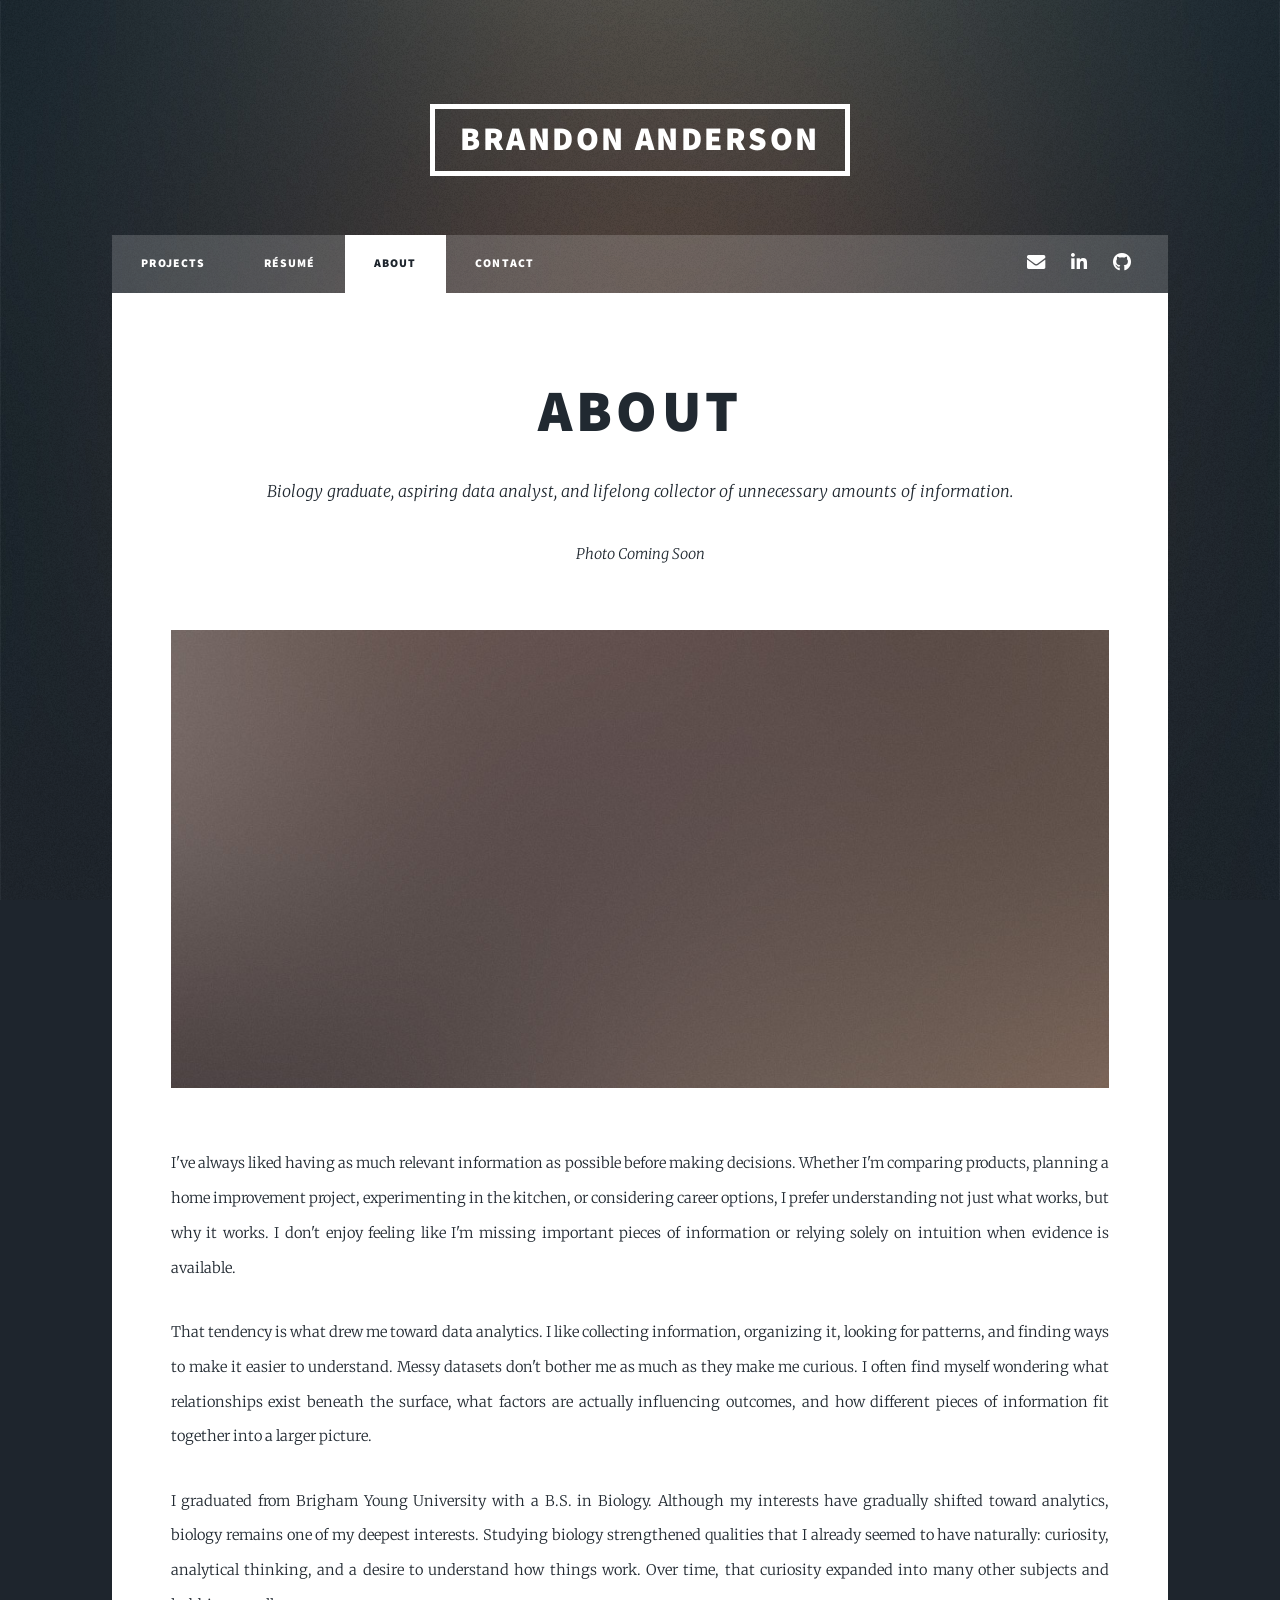
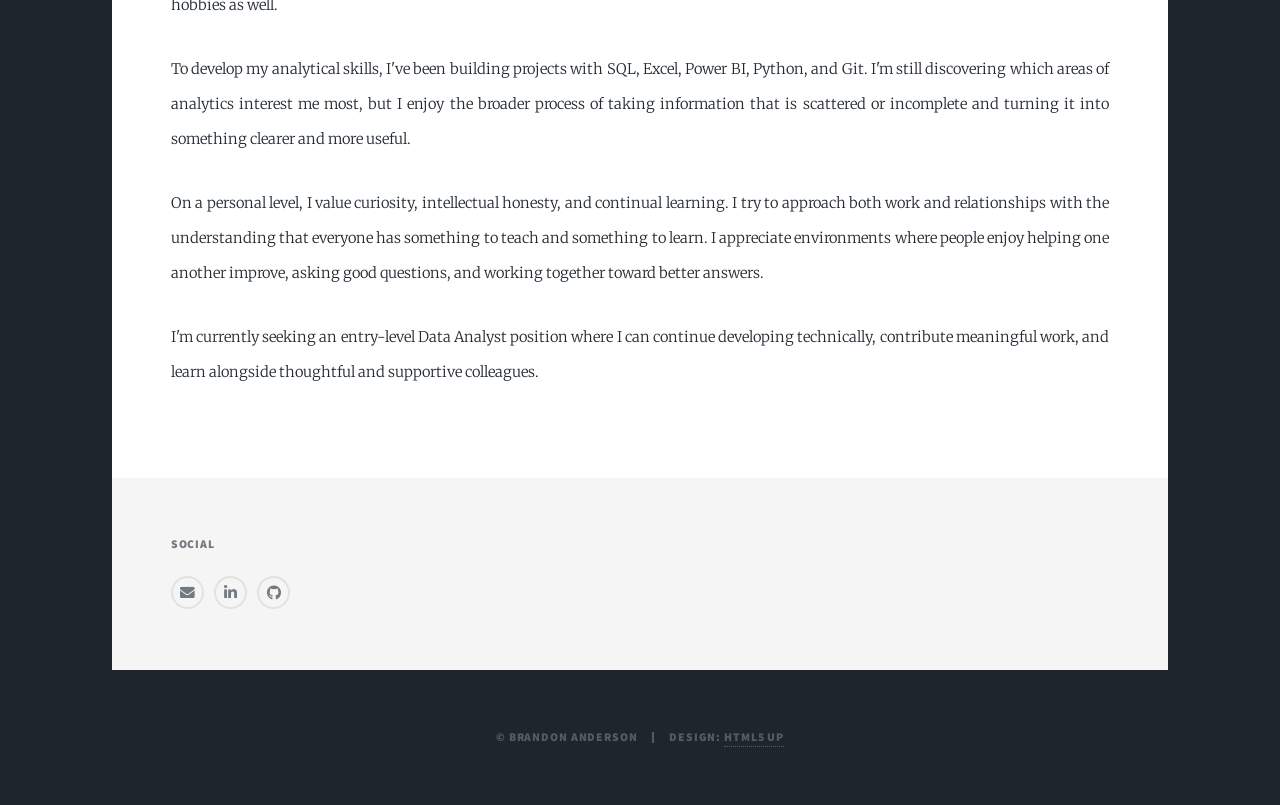
==== commit 96aab476: "Fix navigation links" ====
--- a/about.html
+++ b/about.html
@@ -1,7 +1,7 @@
 <!DOCTYPE HTML>
 <html>
 	<head>
-		<title>Generic Page - Massively by HTML5 UP</title>
+		<title>About | Brandon Anderson</title>
 		<meta charset="utf-8" />
 		<meta name="viewport" content="width=device-width, initial-scale=1, user-scalable=no" />
 		<link rel="stylesheet" href="assets/css/main.css" />
@@ -52,8 +52,9 @@
 							<section class="post">
 								<header class="major">
 									<!-- <span class="date">April 25, 2017</span> -->
-									<h1>About Me</h1>
+									<h1>About</h1>
 									<p>Biology graduate, aspiring data analyst, and lifelong collector of unnecessary amounts of information.</p>
+									<i>Photo Coming Soon</i>
 								</header>
 								<div class="image main"><img src="images/pic01.jpg" alt="" /></div>
 								<p>I've always liked having as much relevant information as possible before making decisions. Whether I'm comparing products, planning a home improvement project, experimenting in the kitchen, or considering career options, I prefer understanding not just what works, but why it works. I don't enjoy feeling like I'm missing important pieces of information or relying solely on intuition when evidence is available.</p>
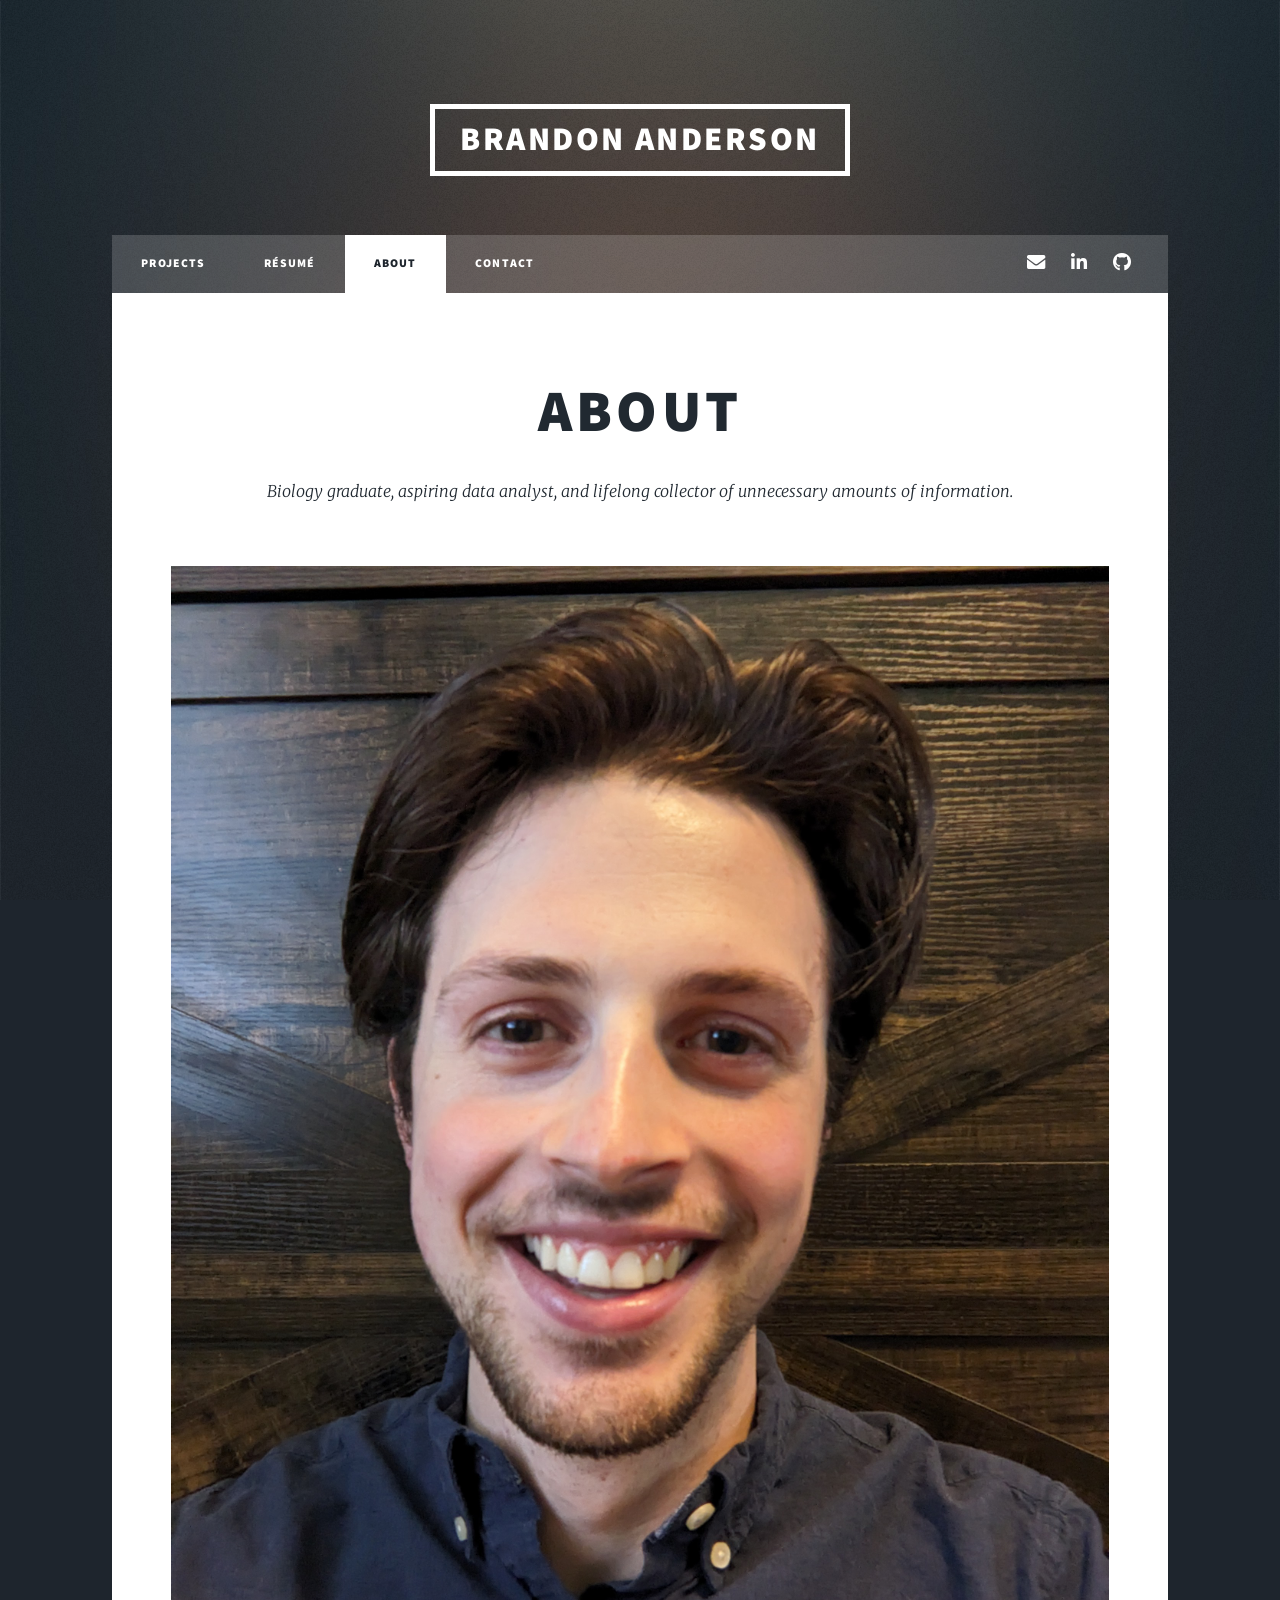
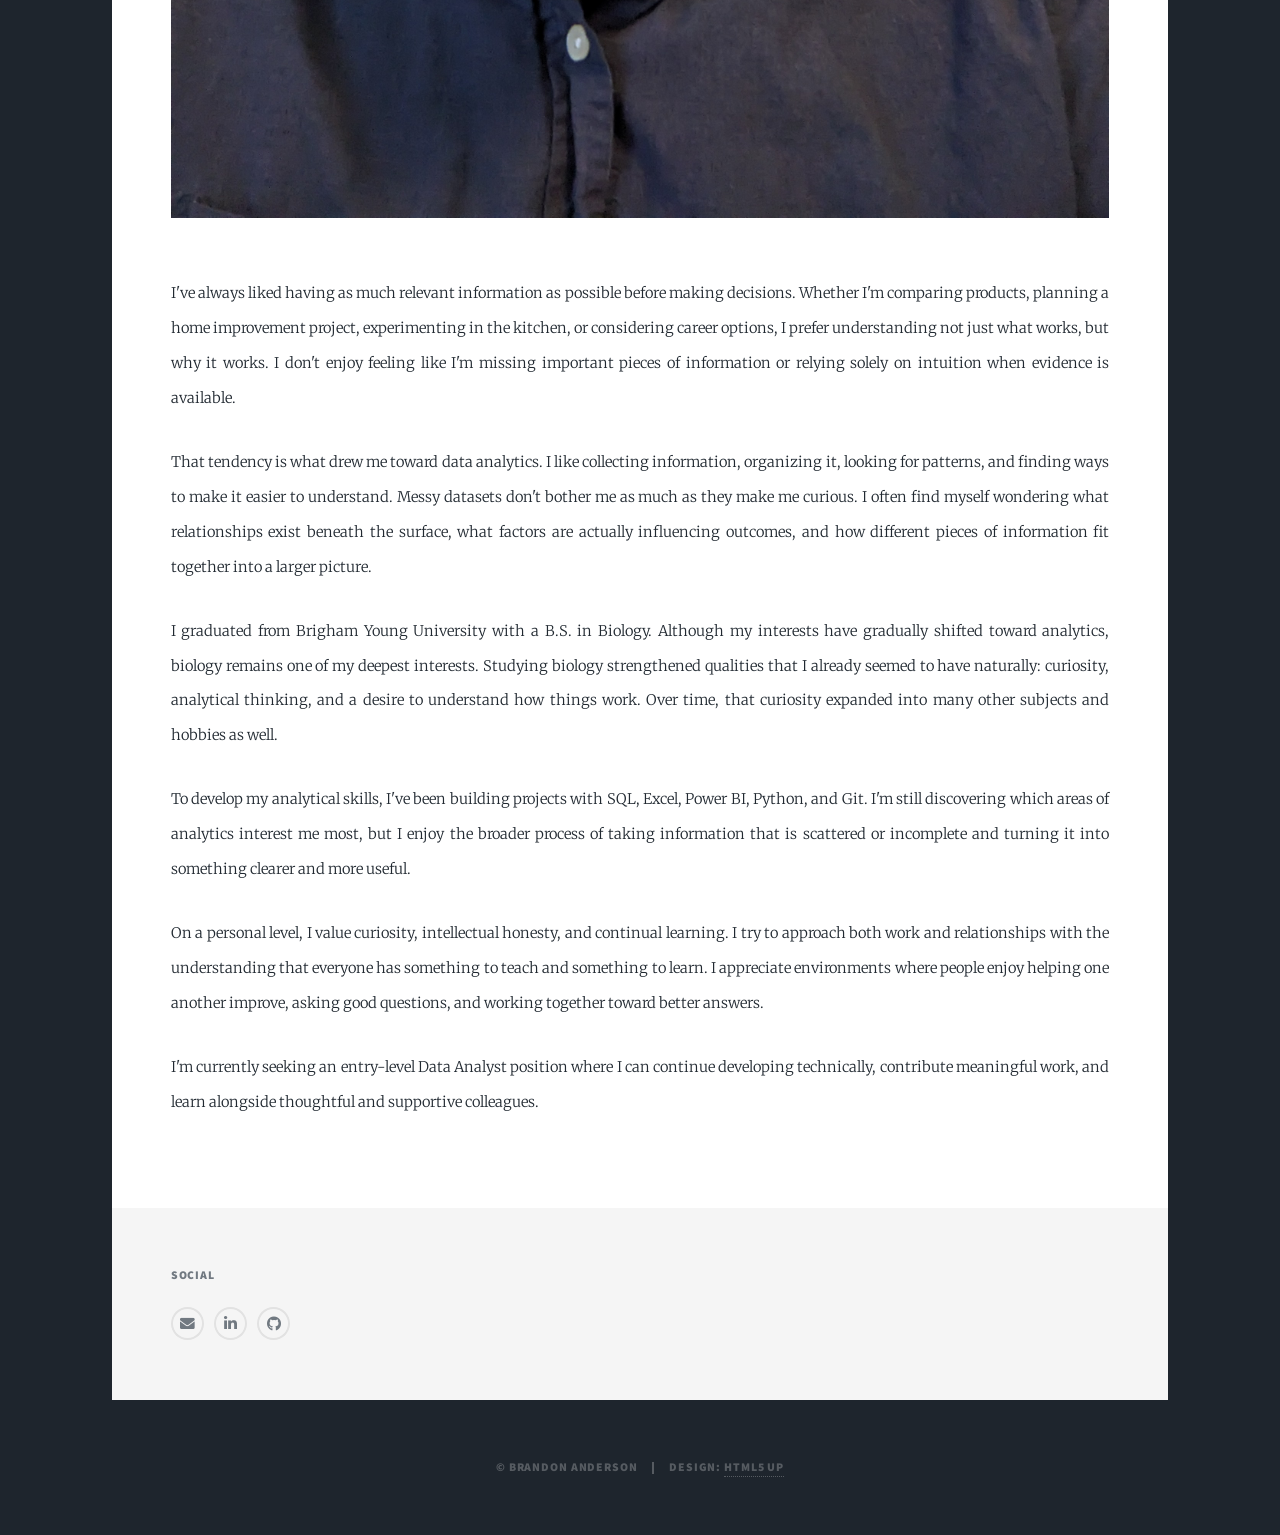
==== commit 340700b6: "Add headshot to About page" ====
--- a/about.html
+++ b/about.html
@@ -54,9 +54,8 @@
 									<!-- <span class="date">April 25, 2017</span> -->
 									<h1>About</h1>
 									<p>Biology graduate, aspiring data analyst, and lifelong collector of unnecessary amounts of information.</p>
-									<i>Photo Coming Soon</i>
 								</header>
-								<div class="image main"><img src="images/pic01.jpg" alt="" /></div>
+								<div class="image main"><img src="images/headshot.jpg" alt="Brandon Anderson's headshot" /></div>
 								<p>I've always liked having as much relevant information as possible before making decisions. Whether I'm comparing products, planning a home improvement project, experimenting in the kitchen, or considering career options, I prefer understanding not just what works, but why it works. I don't enjoy feeling like I'm missing important pieces of information or relying solely on intuition when evidence is available.</p>
 								<p>That tendency is what drew me toward data analytics. I like collecting information, organizing it, looking for patterns, and finding ways to make it easier to understand. Messy datasets don't bother me as much as they make me curious. I often find myself wondering what relationships exist beneath the surface, what factors are actually influencing outcomes, and how different pieces of information fit together into a larger picture.</p>
 								<p>I graduated from Brigham Young University with a B.S. in Biology. Although my interests have gradually shifted toward analytics, biology remains one of my deepest interests. Studying biology strengthened qualities that I already seemed to have naturally: curiosity, analytical thinking, and a desire to understand how things work. Over time, that curiosity expanded into many other subjects and hobbies as well.</p>
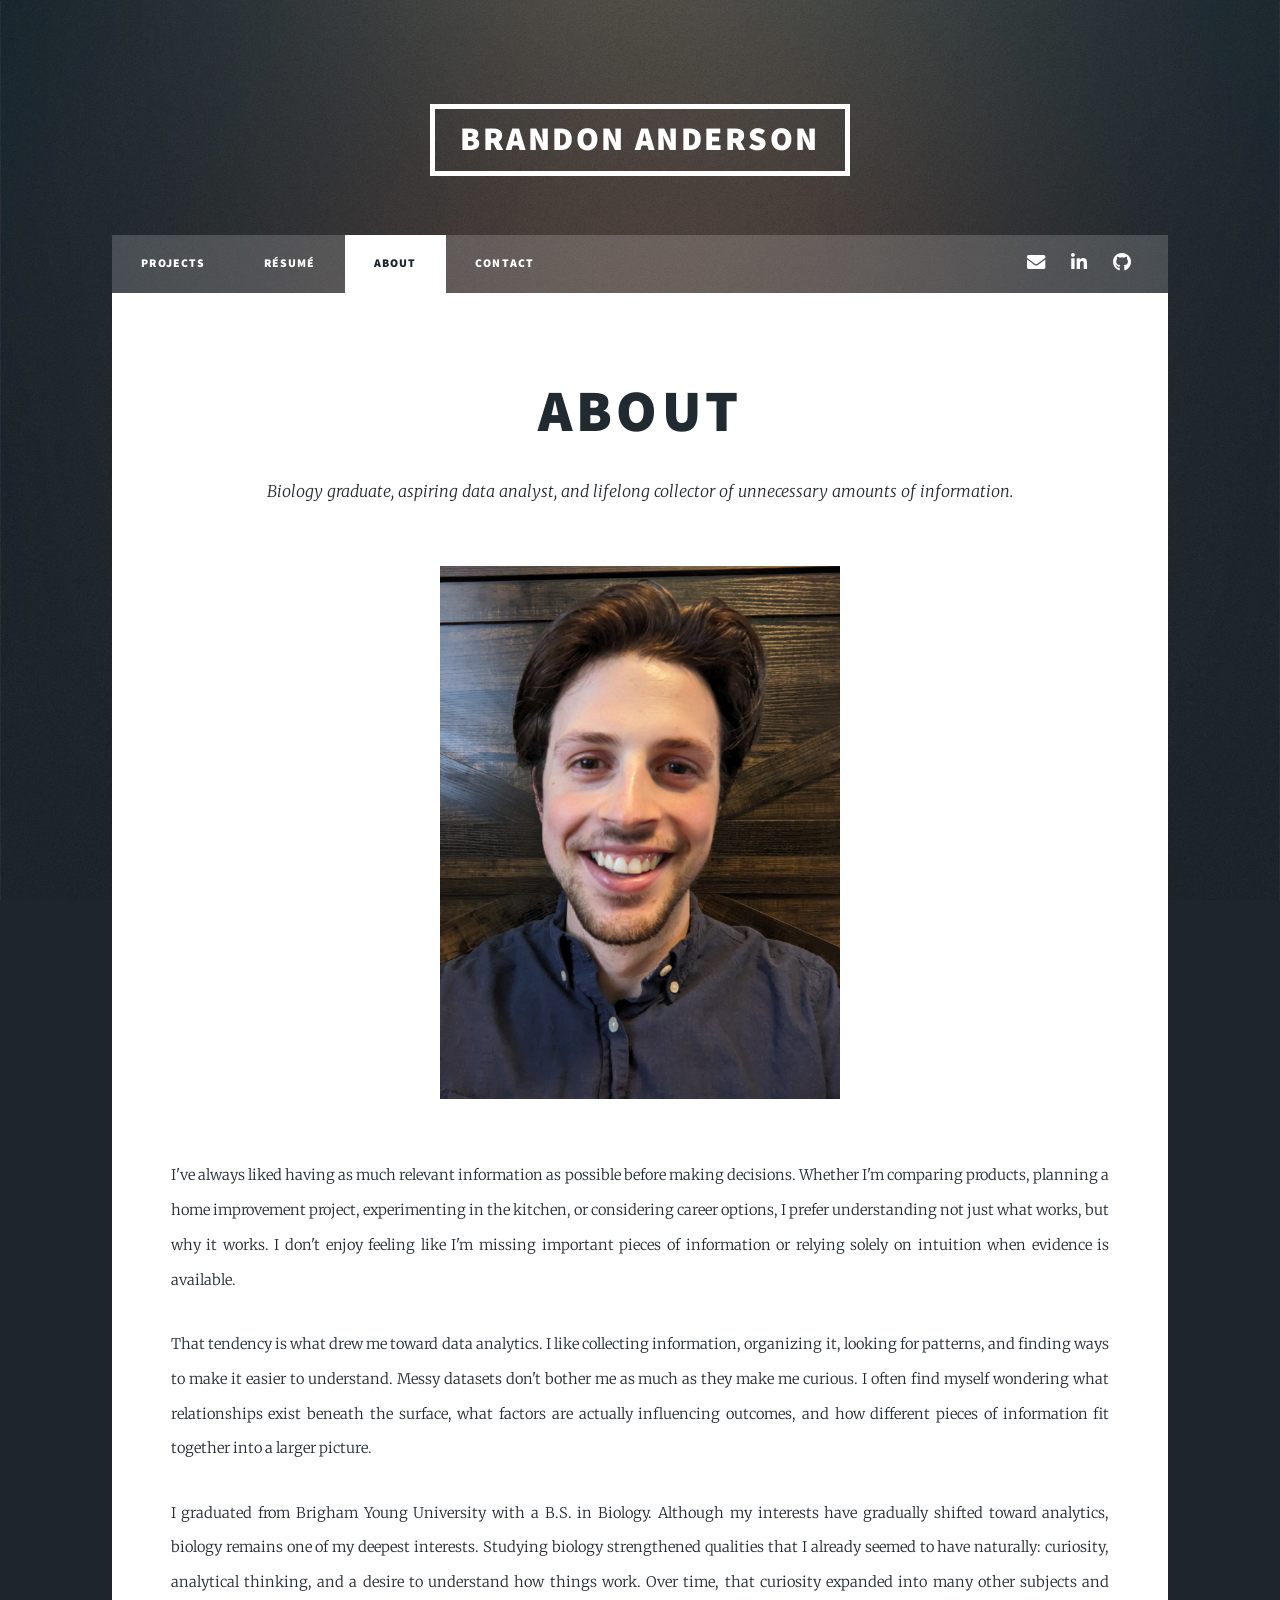
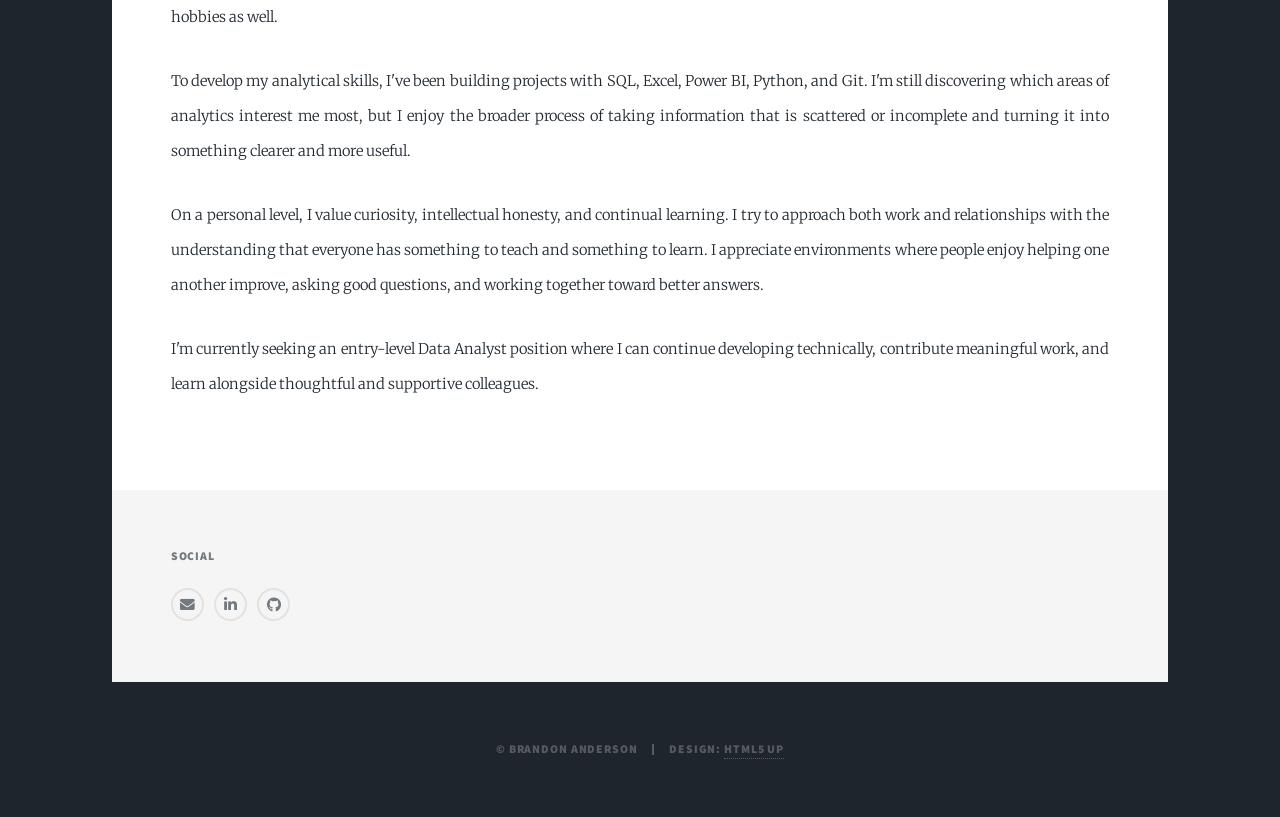
==== commit 8dd0aab2: "Modify headshot size in About page" ====
--- a/about.html
+++ b/about.html
@@ -55,7 +55,7 @@
 									<h1>About</h1>
 									<p>Biology graduate, aspiring data analyst, and lifelong collector of unnecessary amounts of information.</p>
 								</header>
-								<div class="image main"><img src="images/headshot.jpg" alt="Brandon Anderson's headshot" /></div>
+								<div class="image main headshot"><img src="images/headshot.jpg" alt="Brandon Anderson's headshot" /></div>
 								<p>I've always liked having as much relevant information as possible before making decisions. Whether I'm comparing products, planning a home improvement project, experimenting in the kitchen, or considering career options, I prefer understanding not just what works, but why it works. I don't enjoy feeling like I'm missing important pieces of information or relying solely on intuition when evidence is available.</p>
 								<p>That tendency is what drew me toward data analytics. I like collecting information, organizing it, looking for patterns, and finding ways to make it easier to understand. Messy datasets don't bother me as much as they make me curious. I often find myself wondering what relationships exist beneath the surface, what factors are actually influencing outcomes, and how different pieces of information fit together into a larger picture.</p>
 								<p>I graduated from Brigham Young University with a B.S. in Biology. Although my interests have gradually shifted toward analytics, biology remains one of my deepest interests. Studying biology strengthened qualities that I already seemed to have naturally: curiosity, analytical thinking, and a desire to understand how things work. Over time, that curiosity expanded into many other subjects and hobbies as well.</p>
--- a/assets/css/main.css
+++ b/assets/css/main.css
@@ -4733,4 +4733,16 @@
 
 .project-tags strong {
     font-weight: 600;
+}
+
+.image.main.headshot {
+    max-width: 400px;
+    margin-left: auto;
+    margin-right: auto;
+}
+
+.image.main.headshot img {
+    display: block;
+    width: 100%;
+    height: auto;
 }
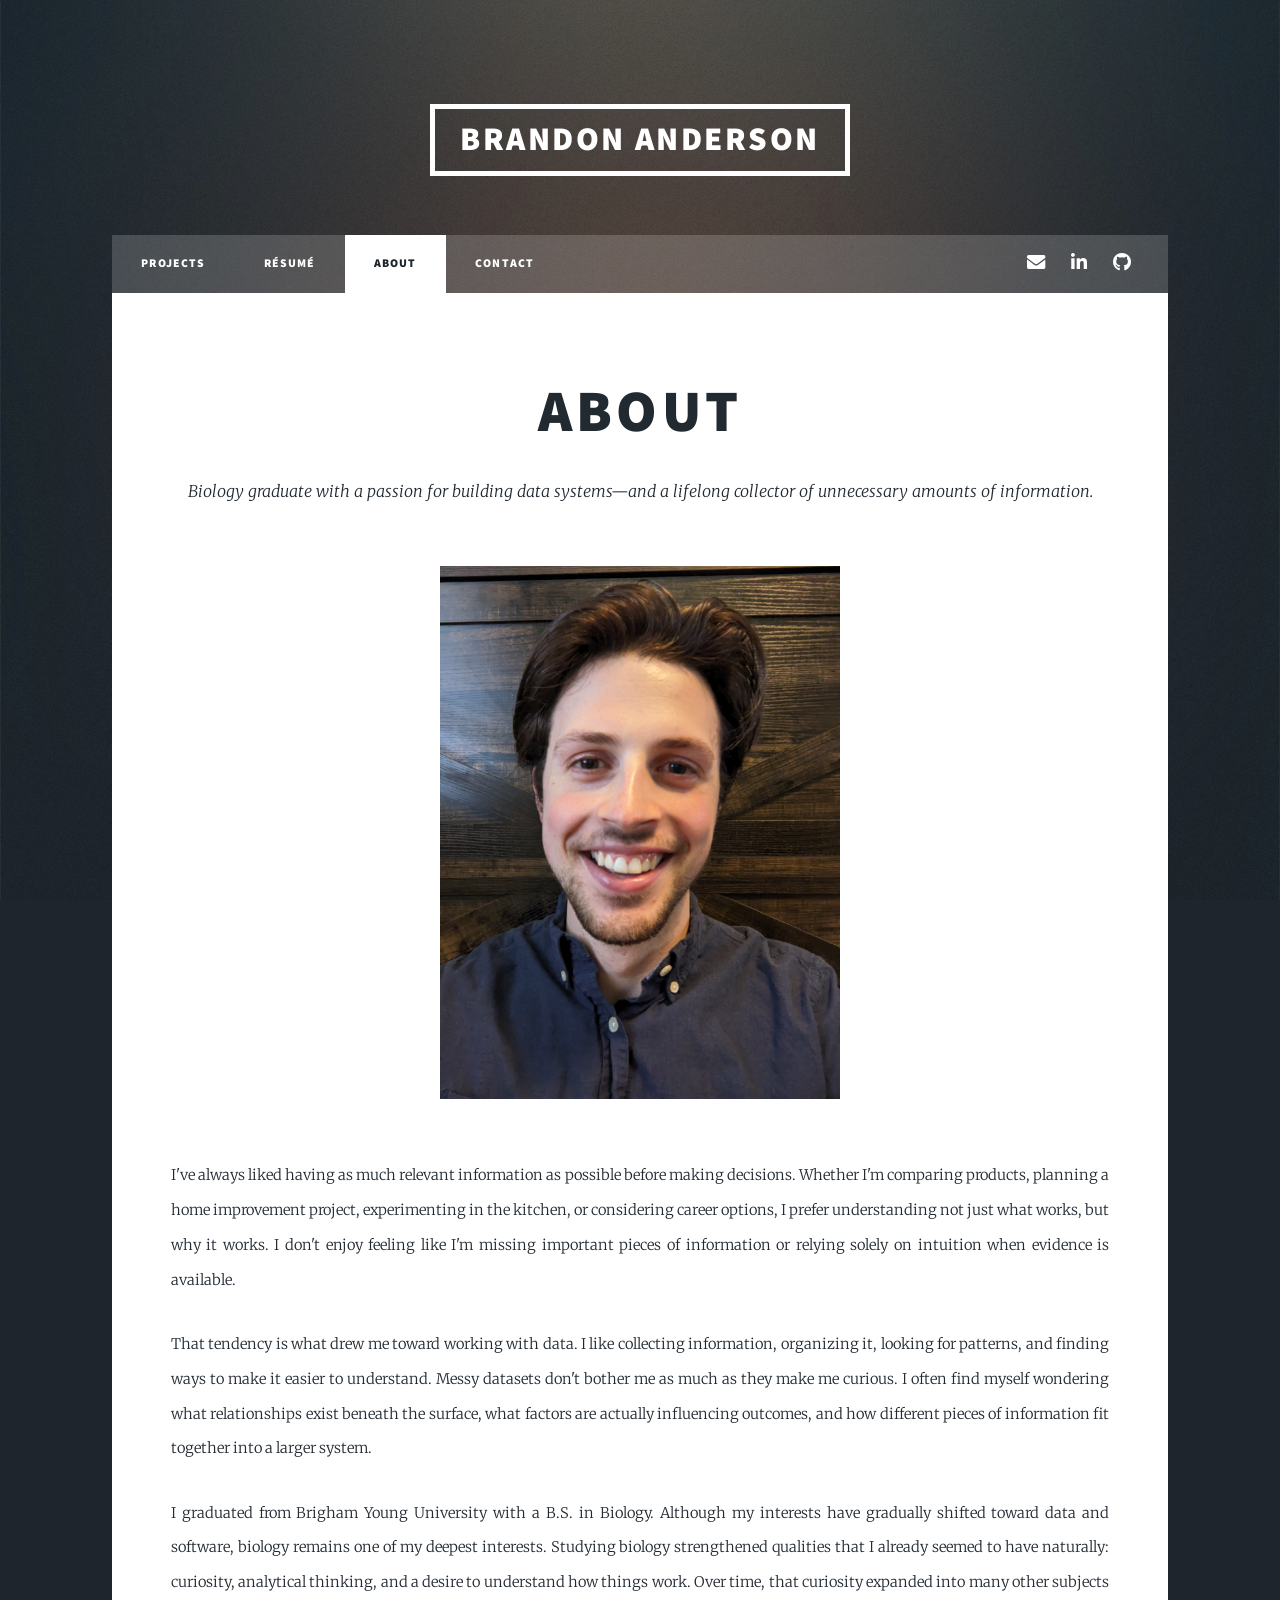
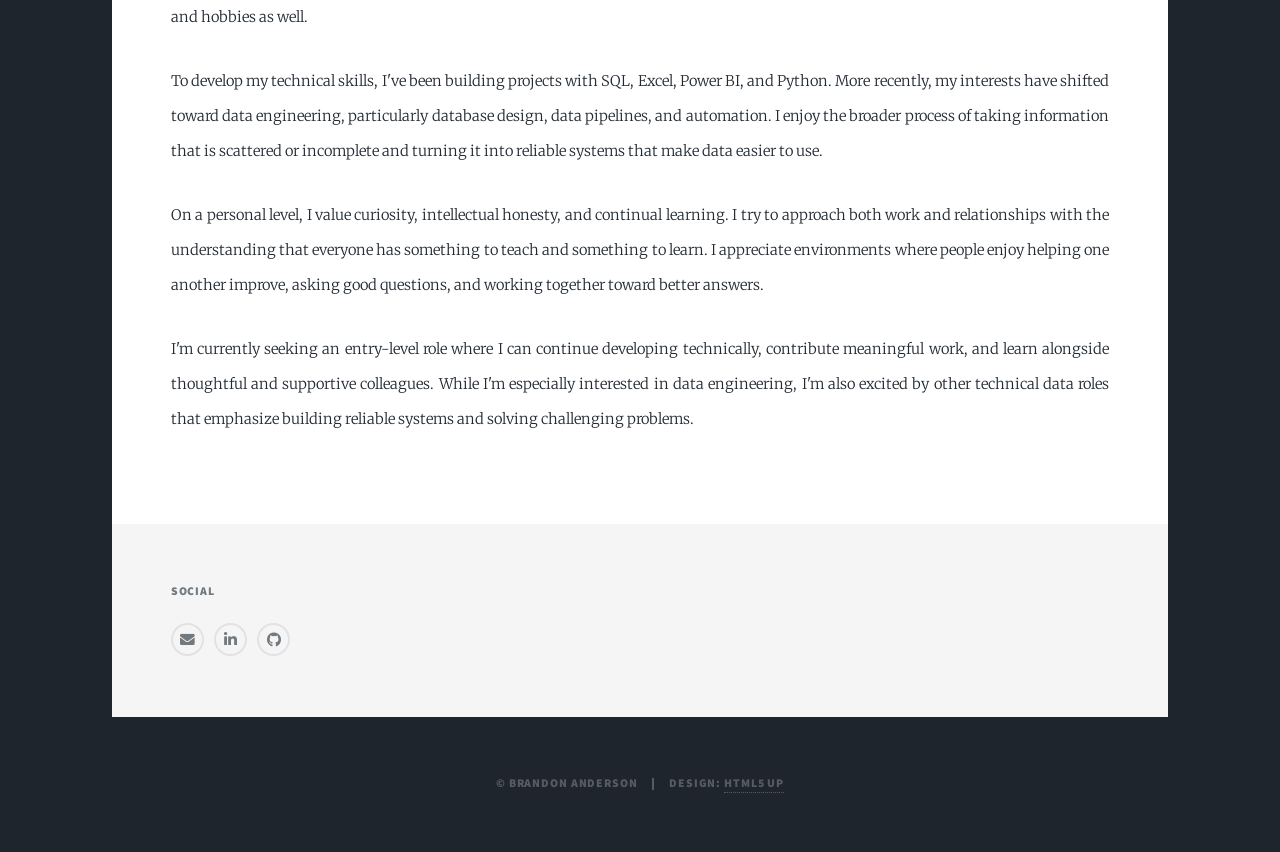
==== commit bb4f45ec: "Edit general about-me information" ====
--- a/about.html
+++ b/about.html
@@ -53,15 +53,20 @@
 								<header class="major">
 									<!-- <span class="date">April 25, 2017</span> -->
 									<h1>About</h1>
-									<p>Biology graduate, aspiring data analyst, and lifelong collector of unnecessary amounts of information.</p>
+									<p>Biology graduate with a passion for building data systems—and a lifelong collector of unnecessary amounts of information.</p>
 								</header>
 								<div class="image main headshot"><img src="images/headshot.jpg" alt="Brandon Anderson's headshot" /></div>
 								<p>I've always liked having as much relevant information as possible before making decisions. Whether I'm comparing products, planning a home improvement project, experimenting in the kitchen, or considering career options, I prefer understanding not just what works, but why it works. I don't enjoy feeling like I'm missing important pieces of information or relying solely on intuition when evidence is available.</p>
-								<p>That tendency is what drew me toward data analytics. I like collecting information, organizing it, looking for patterns, and finding ways to make it easier to understand. Messy datasets don't bother me as much as they make me curious. I often find myself wondering what relationships exist beneath the surface, what factors are actually influencing outcomes, and how different pieces of information fit together into a larger picture.</p>
-								<p>I graduated from Brigham Young University with a B.S. in Biology. Although my interests have gradually shifted toward analytics, biology remains one of my deepest interests. Studying biology strengthened qualities that I already seemed to have naturally: curiosity, analytical thinking, and a desire to understand how things work. Over time, that curiosity expanded into many other subjects and hobbies as well.</p>
-								<p>To develop my analytical skills, I've been building projects with SQL, Excel, Power BI, Python, and Git. I'm still discovering which areas of analytics interest me most, but I enjoy the broader process of taking information that is scattered or incomplete and turning it into something clearer and more useful. </p>
+
+								<p>That tendency is what drew me toward working with data. I like collecting information, organizing it, looking for patterns, and finding ways to make it easier to understand. Messy datasets don't bother me as much as they make me curious. I often find myself wondering what relationships exist beneath the surface, what factors are actually influencing outcomes, and how different pieces of information fit together into a larger system.</p>
+
+								<p>I graduated from Brigham Young University with a B.S. in Biology. Although my interests have gradually shifted toward data and software, biology remains one of my deepest interests. Studying biology strengthened qualities that I already seemed to have naturally: curiosity, analytical thinking, and a desire to understand how things work. Over time, that curiosity expanded into many other subjects and hobbies as well.</p>
+
+								<p>To develop my technical skills, I've been building projects with SQL, Excel, Power BI, and Python. More recently, my interests have shifted toward data engineering, particularly database design, data pipelines, and automation. I enjoy the broader process of taking information that is scattered or incomplete and turning it into reliable systems that make data easier to use.</p>
+
 								<p>On a personal level, I value curiosity, intellectual honesty, and continual learning. I try to approach both work and relationships with the understanding that everyone has something to teach and something to learn. I appreciate environments where people enjoy helping one another improve, asking good questions, and working together toward better answers.</p>
-								<p>I'm currently seeking an entry-level Data Analyst position where I can continue developing technically, contribute meaningful work, and learn alongside thoughtful and supportive colleagues.</p>
+
+								<p>I'm currently seeking an entry-level role where I can continue developing technically, contribute meaningful work, and learn alongside thoughtful and supportive colleagues. While I'm especially interested in data engineering, I'm also excited by other technical data roles that emphasize building reliable systems and solving challenging problems.</p>
 							</section>
 
 					</div>
